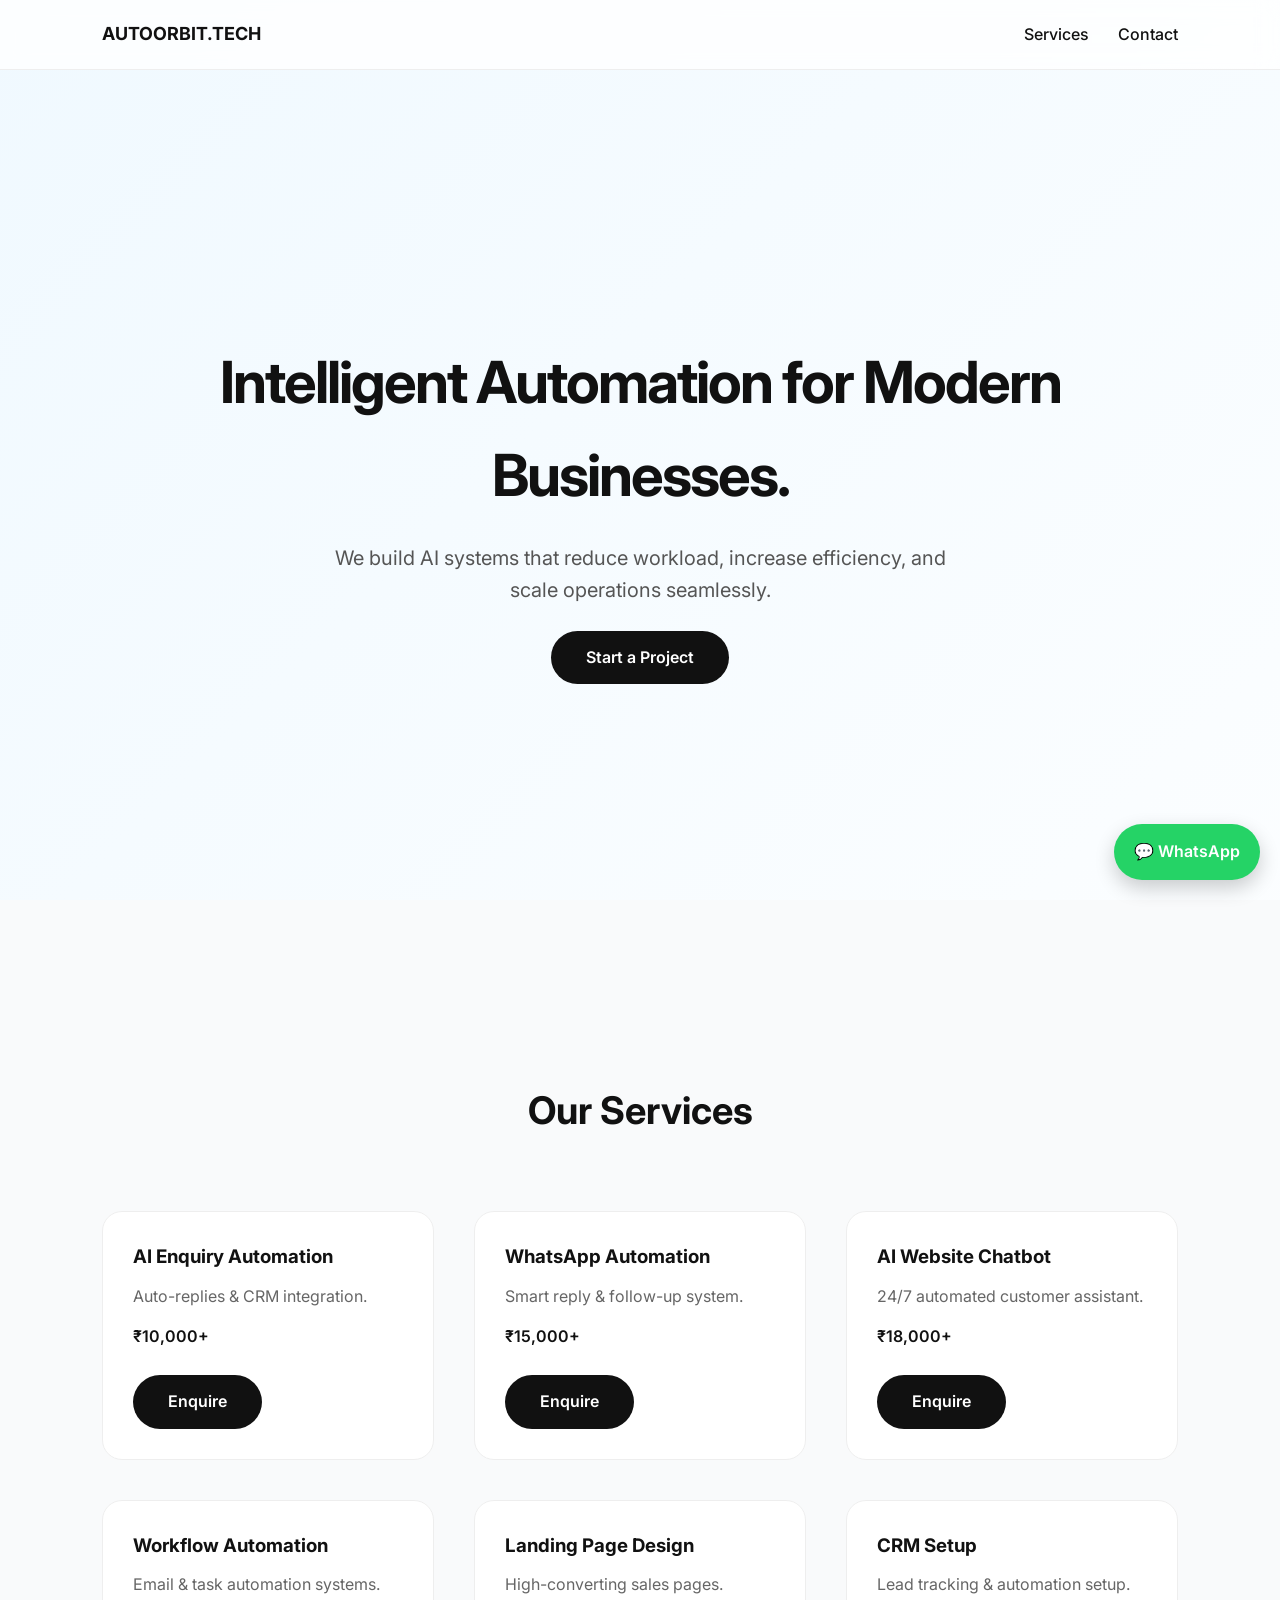
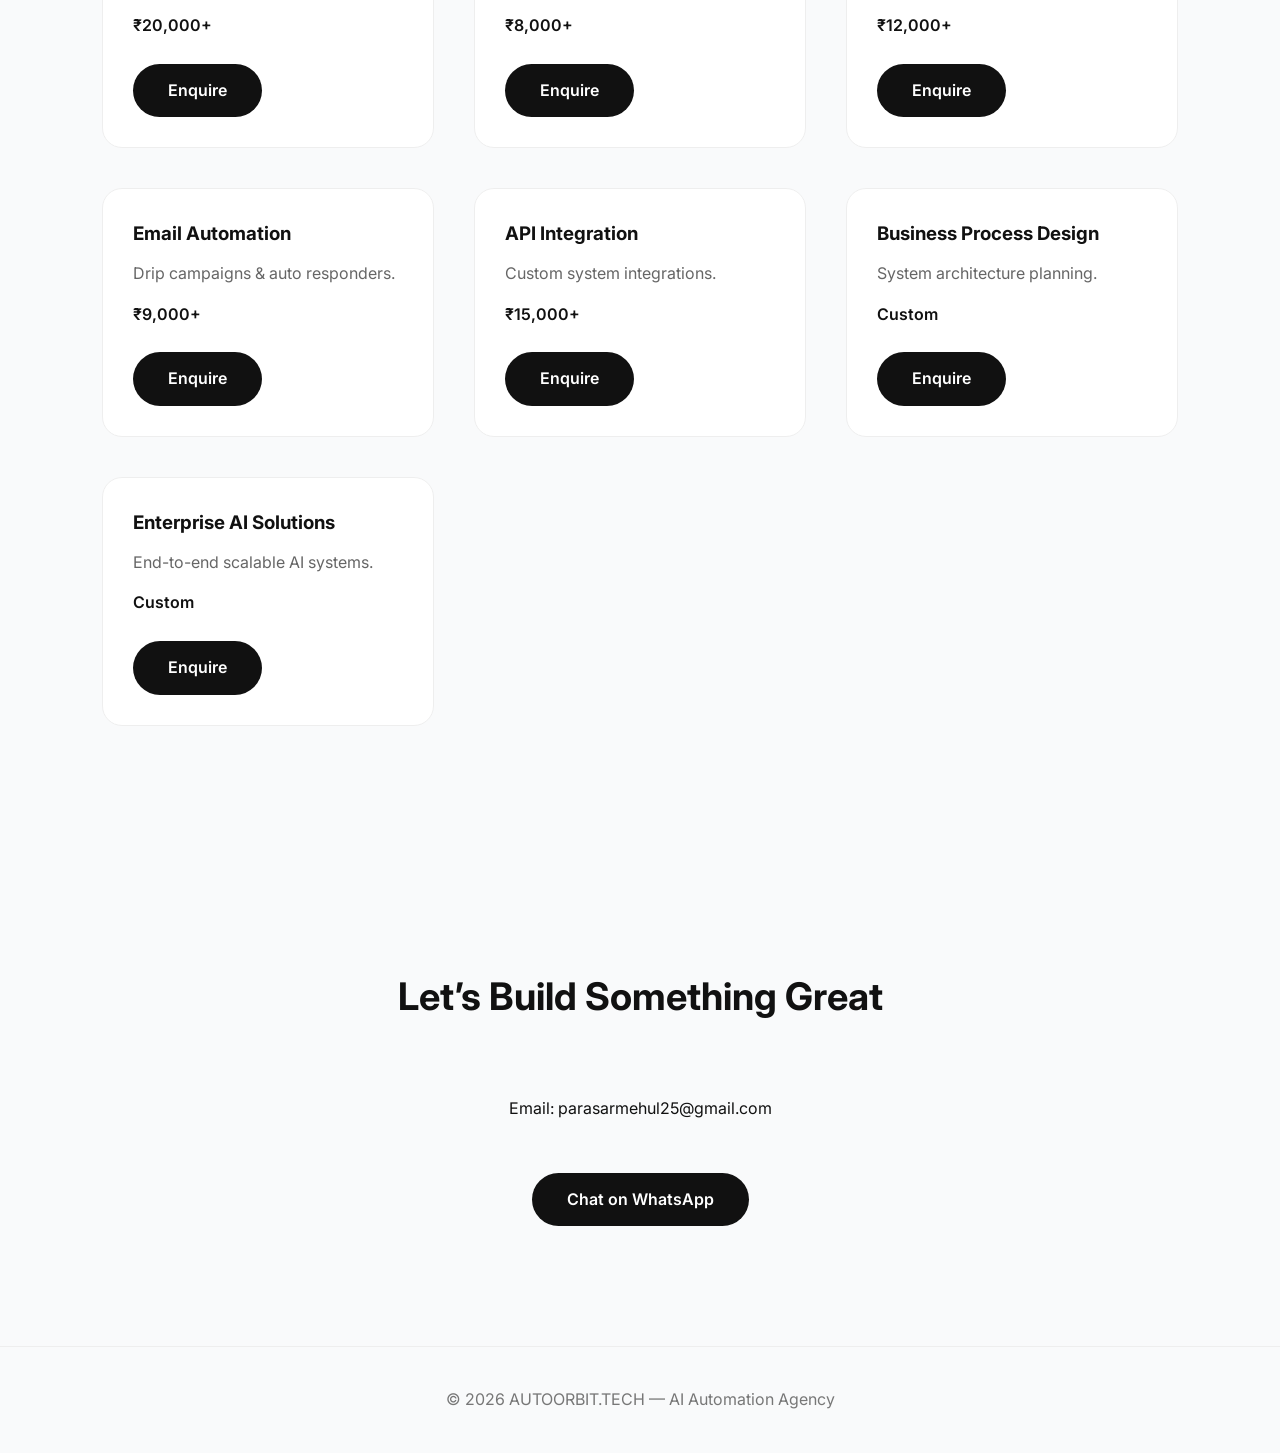
==== index.html @ 48318d7e "Update content and styles in index.html" ====
<!DOCTYPE html>
<html lang="en">
<head>
<meta charset="UTF-8">
<meta name="viewport" content="width=device-width, initial-scale=1.0">
<title>AUTOORBIT.TECH | AI Automation Agency</title>
<link href="https://fonts.googleapis.com/css2?family=Inter:wght@300;400;600;700&display=swap" rel="stylesheet">

<style>
*{margin:0;padding:0;box-sizing:border-box;}
html{scroll-behavior:smooth;}
body{
font-family:'Inter',sans-serif;
background:#f9fafb;
color:#111;
line-height:1.6;
overflow-x:hidden;
}

/* Animated Gradient Background */
body::before{
content:"";
position:fixed;
top:0;
left:0;
width:100%;
height:100%;
background:linear-gradient(-45deg,#e0f2fe,#f0f9ff,#ffffff,#f0f9ff);
background-size:400% 400%;
animation:gradientMove 15s ease infinite;
z-index:-1;
}

@keyframes gradientMove{
0%{background-position:0% 50%;}
50%{background-position:100% 50%;}
100%{background-position:0% 50%;}
}

/* HEADER */
header{
position:fixed;
top:0;
width:100%;
background:rgba(255,255,255,0.8);
backdrop-filter:blur(10px);
border-bottom:1px solid #eee;
padding:20px 8%;
display:flex;
justify-content:space-between;
align-items:center;
z-index:1000;
}

.logo{
font-weight:700;
font-size:18px;
}

nav a{
text-decoration:none;
color:#111;
margin-left:25px;
font-weight:500;
}

/* HERO */
.hero{
height:100vh;
display:flex;
flex-direction:column;
justify-content:center;
align-items:center;
text-align:center;
padding:0 10%;
margin-top:60px;
}

.hero h1{
font-size:58px;
font-weight:700;
letter-spacing:-2px;
max-width:900px;
}

.hero p{
margin-top:20px;
font-size:20px;
color:#555;
max-width:650px;
}

.btn{
display:inline-block;
margin-top:25px;
padding:14px 35px;
background:#111;
color:white;
text-decoration:none;
border-radius:30px;
font-weight:600;
transition:0.3s;
}

.btn:hover{
background:#333;
}

/* SECTIONS */
section{
padding:120px 8%;
}

.section-title{
font-size:38px;
font-weight:700;
text-align:center;
margin-bottom:70px;
}

.services{
display:grid;
grid-template-columns:repeat(auto-fit,minmax(280px,1fr));
gap:40px;
}

.card{
padding:30px;
border:1px solid #eee;
border-radius:20px;
background:white;
transition:0.3s;
}

.card:hover{
transform:translateY(-8px);
box-shadow:0 25px 50px rgba(0,0,0,0.08);
}

.card h3{
margin-bottom:12px;
}

.card p{
color:#666;
margin-bottom:15px;
}

.price{
font-weight:600;
}

/* CONTACT */
.contact{
text-align:center;
}

footer{
padding:40px;
text-align:center;
border-top:1px solid #eee;
color:#777;
}

.whatsapp{
position:fixed;
bottom:20px;
right:20px;
background:#25D366;
color:white;
padding:15px 20px;
border-radius:30px;
text-decoration:none;
font-weight:600;
box-shadow:0 8px 20px rgba(0,0,0,0.2);
}
</style>

<script>
function sendWhatsApp(serviceName){
const phone="919416693052";
const message=`Hi AUTOORBIT.TECH, I am interested in your ${serviceName} service. Please share details.`;
const url=`https://wa.me/${phone}?text=${encodeURIComponent(message)}`;
window.open(url,'_blank');
}
</script>

</head>
<body>

<header>
<div class="logo">AUTOORBIT.TECH</div>
<nav>
<a href="#services">Services</a>
<a href="#contact">Contact</a>
</nav>
</header>

<div class="hero">
<h1>Intelligent Automation for Modern Businesses.</h1>
<p>We build AI systems that reduce workload, increase efficiency, and scale operations seamlessly.</p>
<a href="#" class="btn" onclick="sendWhatsApp('Free Consultation')">Start a Project</a>
</div>

<section id="services">
<h2 class="section-title">Our Services</h2>
<div class="services">

<div class="card">
<h3>AI Enquiry Automation</h3>
<p>Auto-replies & CRM integration.</p>
<div class="price">₹10,000+</div>
<a href="#" class="btn" onclick="sendWhatsApp('AI Enquiry Automation')">Enquire</a>
</div>

<div class="card">
<h3>WhatsApp Automation</h3>
<p>Smart reply & follow-up system.</p>
<div class="price">₹15,000+</div>
<a href="#" class="btn" onclick="sendWhatsApp('WhatsApp Automation')">Enquire</a>
</div>

<div class="card">
<h3>AI Website Chatbot</h3>
<p>24/7 automated customer assistant.</p>
<div class="price">₹18,000+</div>
<a href="#" class="btn" onclick="sendWhatsApp('AI Website Chatbot')">Enquire</a>
</div>

<div class="card">
<h3>Workflow Automation</h3>
<p>Email & task automation systems.</p>
<div class="price">₹20,000+</div>
<a href="#" class="btn" onclick="sendWhatsApp('Workflow Automation')">Enquire</a>
</div>

<div class="card">
<h3>Landing Page Design</h3>
<p>High-converting sales pages.</p>
<div class="price">₹8,000+</div>
<a href="#" class="btn" onclick="sendWhatsApp('Landing Page Design')">Enquire</a>
</div>

<div class="card">
<h3>CRM Setup</h3>
<p>Lead tracking & automation setup.</p>
<div class="price">₹12,000+</div>
<a href="#" class="btn" onclick="sendWhatsApp('CRM Setup')">Enquire</a>
</div>

<div class="card">
<h3>Email Automation</h3>
<p>Drip campaigns & auto responders.</p>
<div class="price">₹9,000+</div>
<a href="#" class="btn" onclick="sendWhatsApp('Email Automation')">Enquire</a>
</div>

<div class="card">
<h3>API Integration</h3>
<p>Custom system integrations.</p>
<div class="price">₹15,000+</div>
<a href="#" class="btn" onclick="sendWhatsApp('API Integration')">Enquire</a>
</div>

<div class="card">
<h3>Business Process Design</h3>
<p>System architecture planning.</p>
<div class="price">Custom</div>
<a href="#" class="btn" onclick="sendWhatsApp('Business Process Design')">Enquire</a>
</div>

<div class="card">
<h3>Enterprise AI Solutions</h3>
<p>End-to-end scalable AI systems.</p>
<div class="price">Custom</div>
<a href="#" class="btn" onclick="sendWhatsApp('Enterprise AI Solutions')">Enquire</a>
</div>

</div>
</section>

<section id="contact">
<h2 class="section-title">Let’s Build Something Great</h2>
<div class="contact">
<p>Email: parasarmehul25@gmail.com</p>
<br>
<a href="#" class="btn" onclick="sendWhatsApp('General Enquiry')">Chat on WhatsApp</a>
</div>
</section>

<footer>
© 2026 AUTOORBIT.TECH — AI Automation Agency
</footer>

<a href="#" class="whatsapp" onclick="sendWhatsApp('Website Visitor')">
💬 WhatsApp
</a>

</body>
</html>
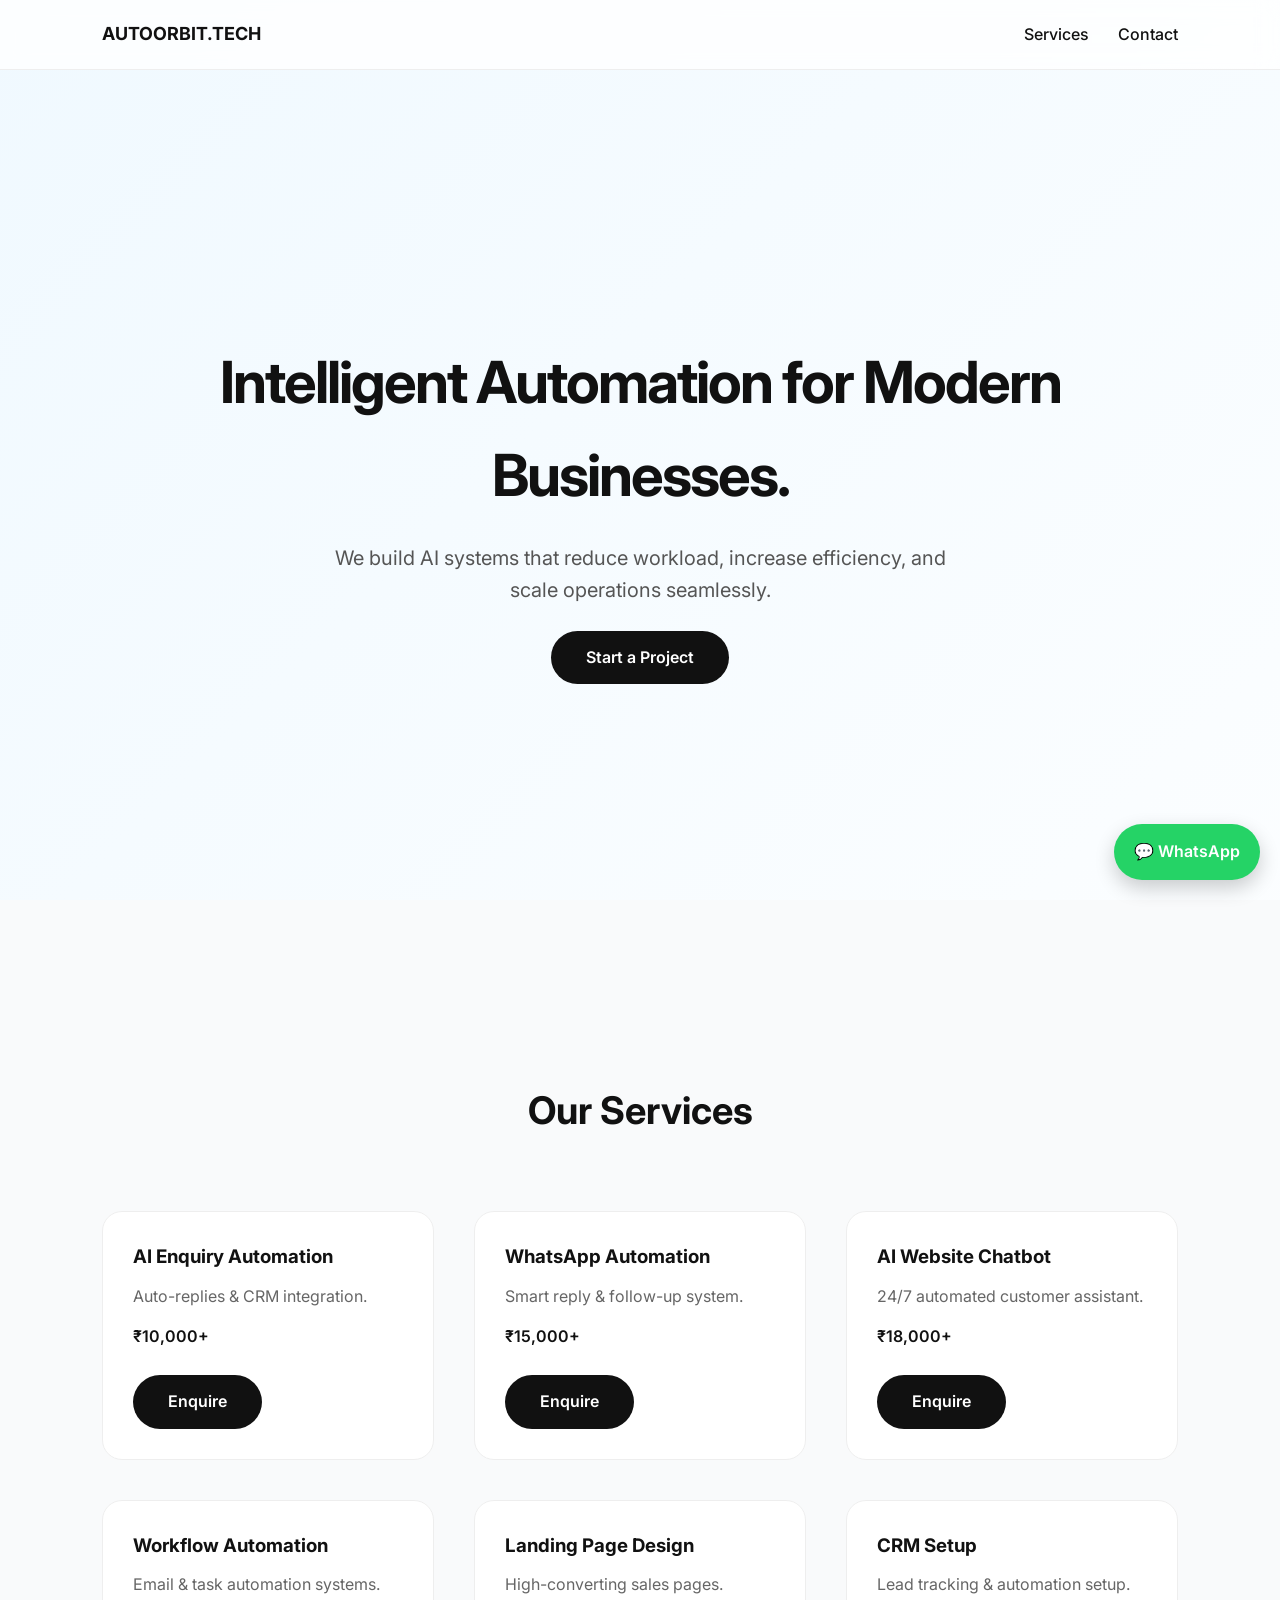
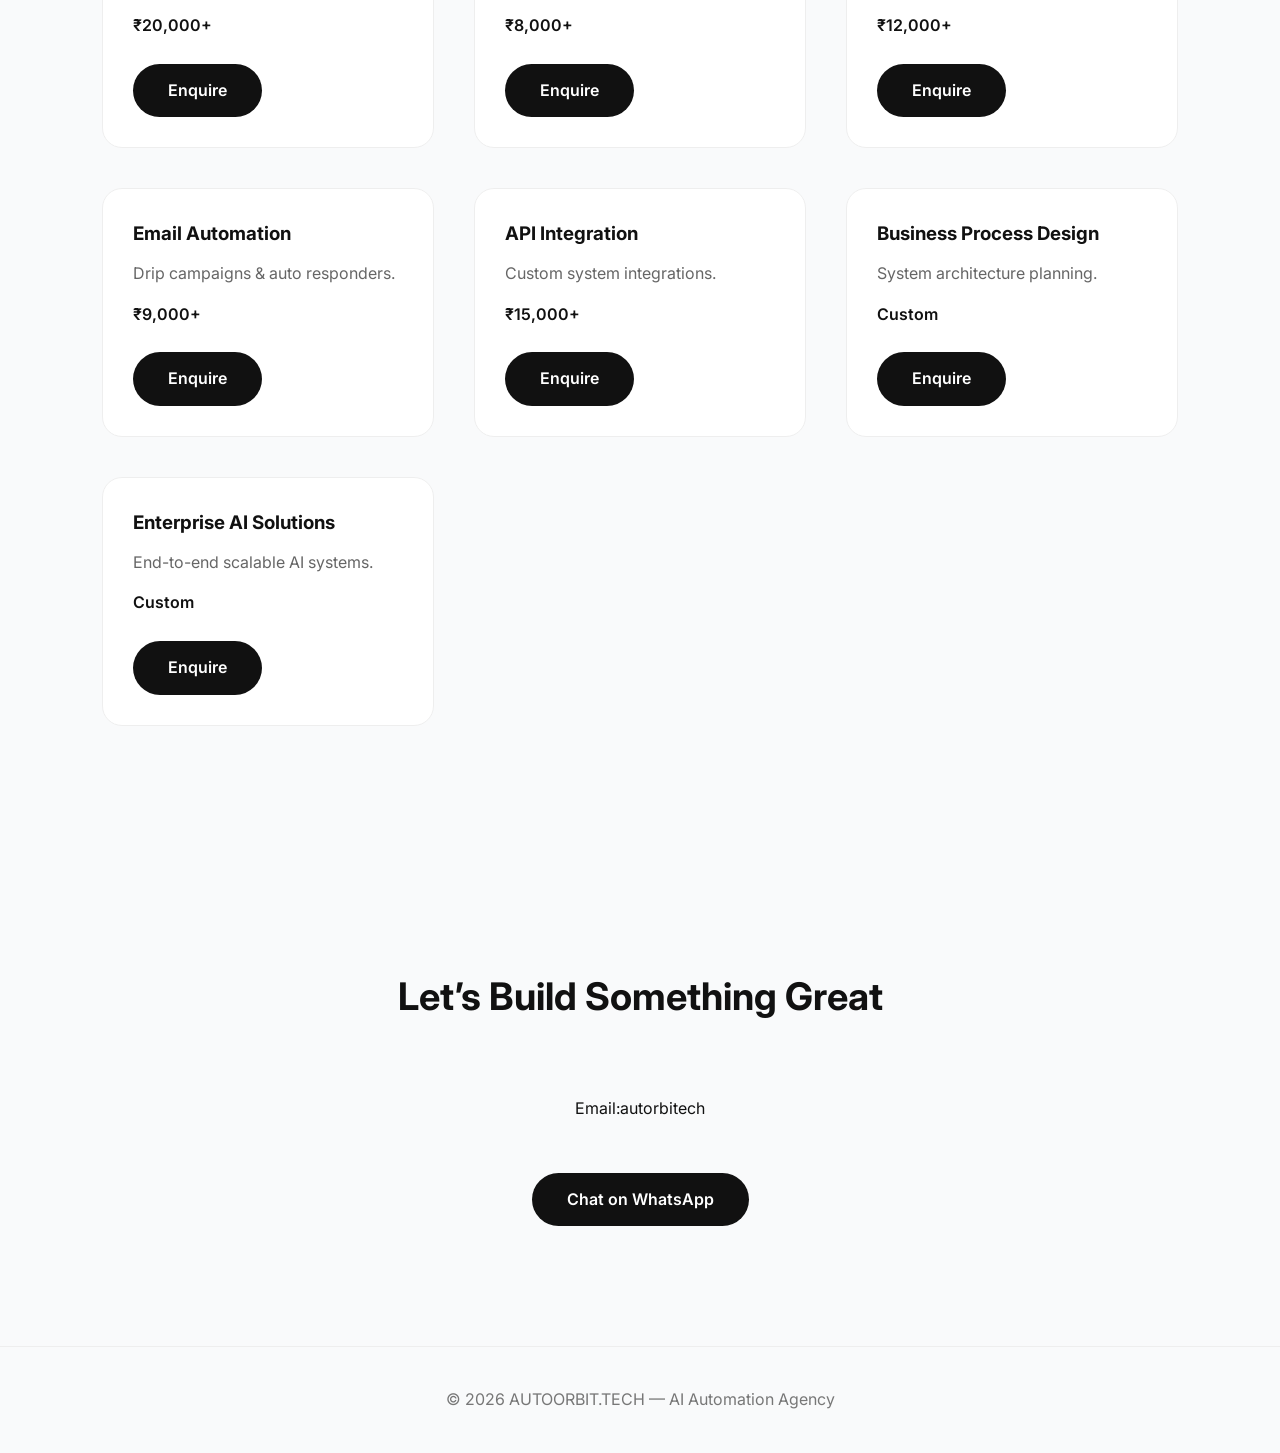
==== commit 20a775ef: "Change email address in contact section Updated email address in contact section." ====
--- a/index.html
+++ b/index.html
@@ -282,7 +282,7 @@
 <section id="contact">
 <h2 class="section-title">Let’s Build Something Great</h2>
 <div class="contact">
-<p>Email: parasarmehul25@gmail.com</p>
+<p>Email:autorbitech</p>
 <br>
 <a href="#" class="btn" onclick="sendWhatsApp('General Enquiry')">Chat on WhatsApp</a>
 </div>
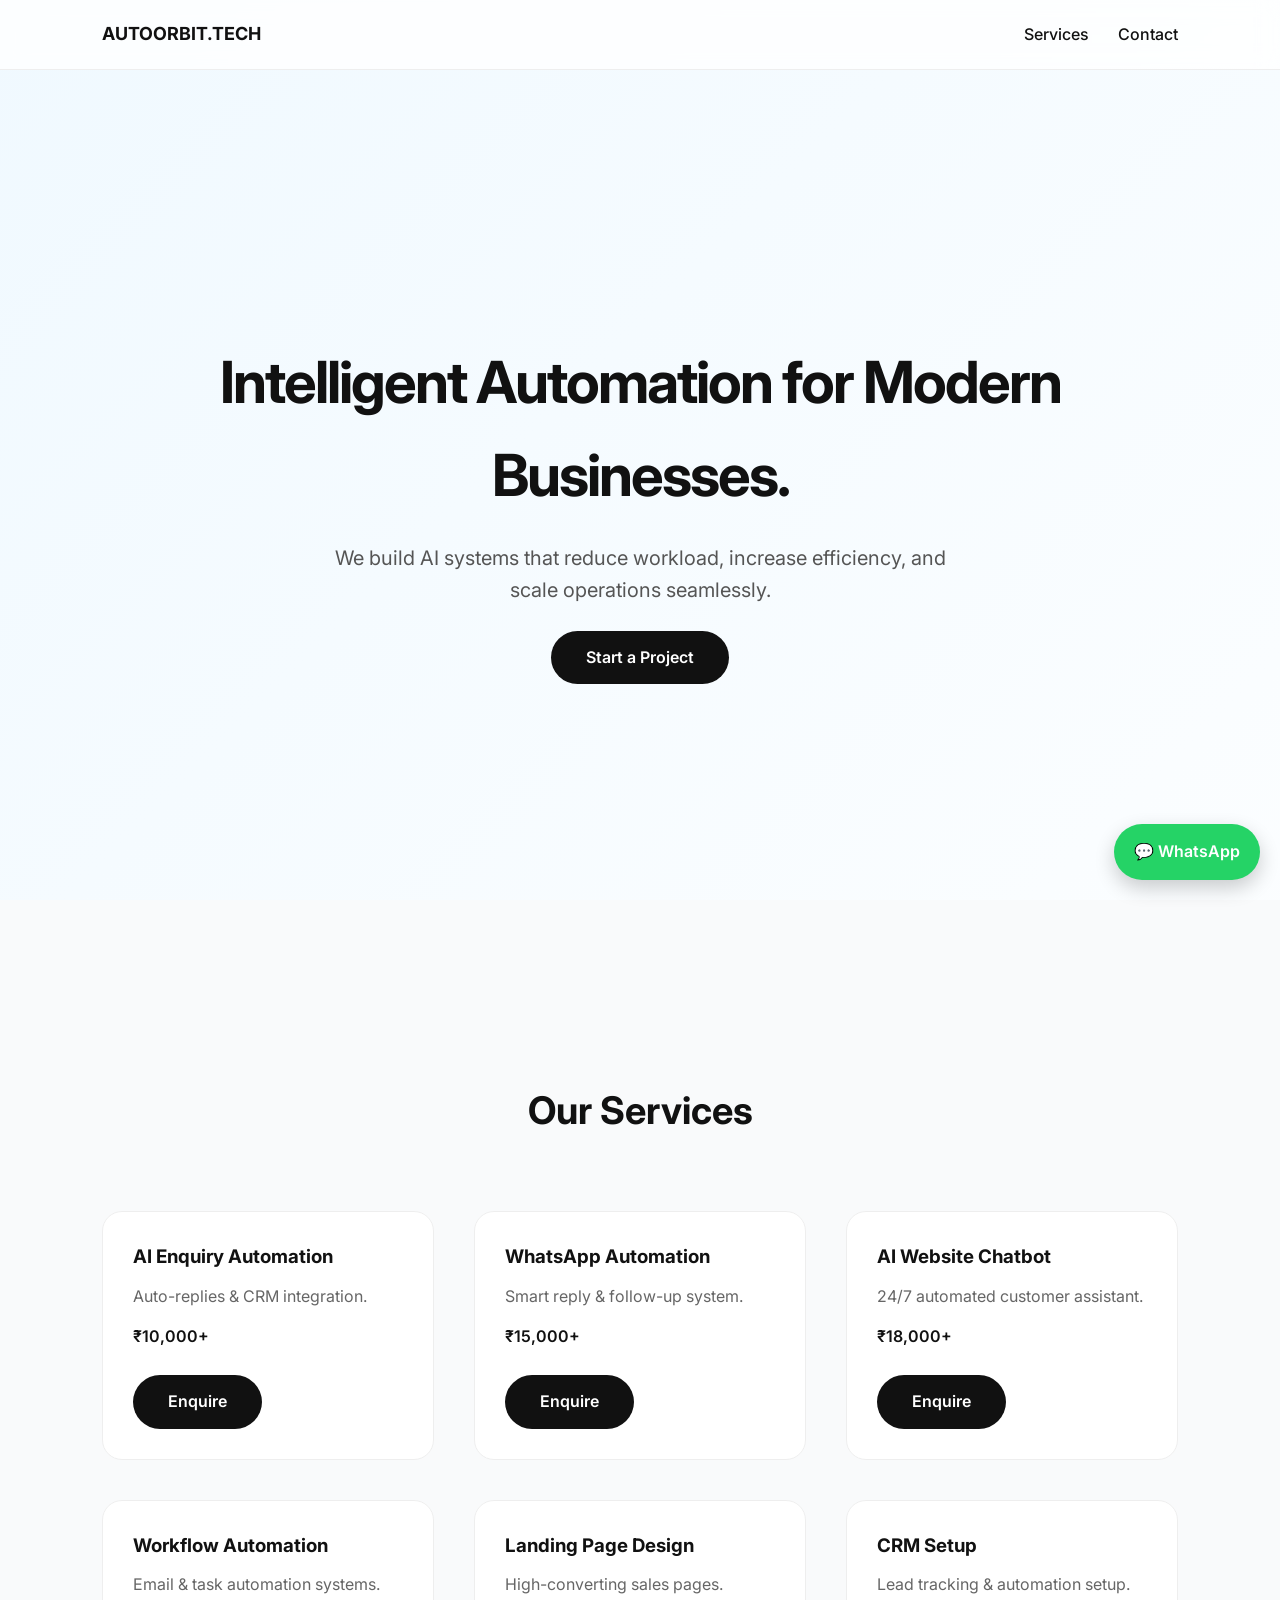
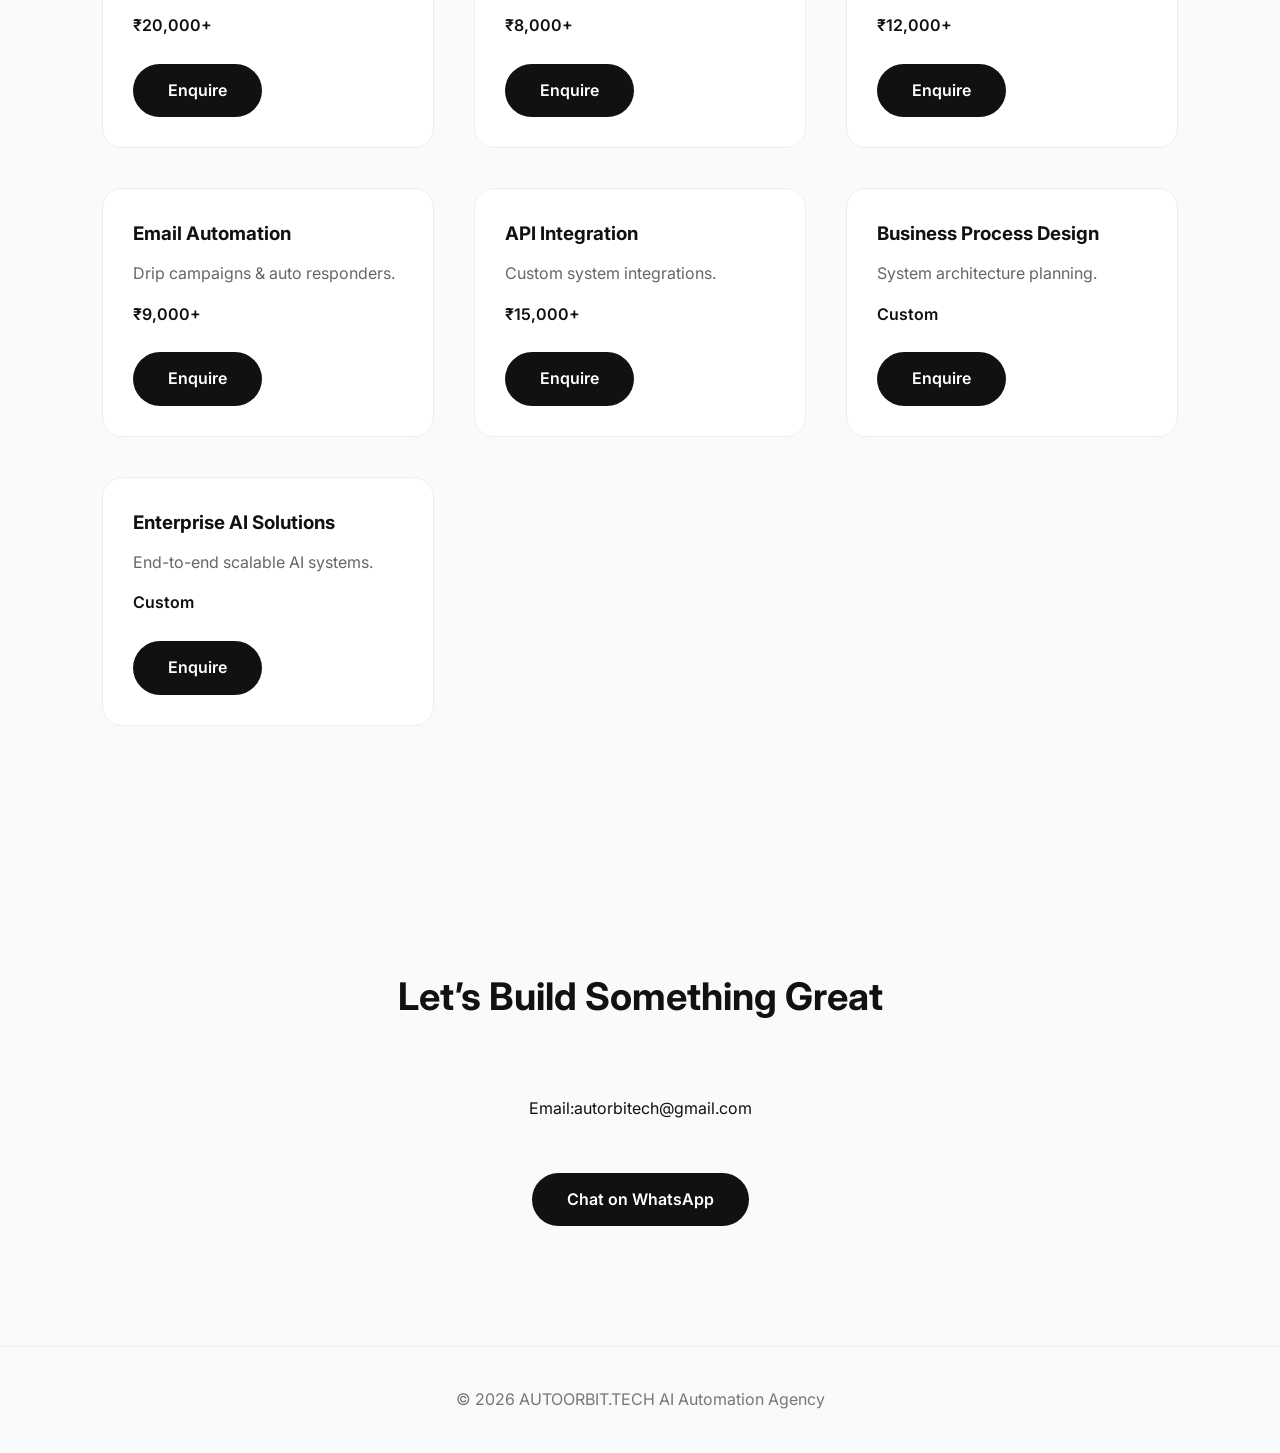
==== commit 3a739196: "Fix contact email and footer formatting Updated contact email and footer text formatting." ====
--- a/index.html
+++ b/index.html
@@ -282,14 +282,14 @@
 <section id="contact">
 <h2 class="section-title">Let’s Build Something Great</h2>
 <div class="contact">
-<p>Email:autorbitech</p>
+<p>Email:autorbitech@gmail.com</p>
 <br>
 <a href="#" class="btn" onclick="sendWhatsApp('General Enquiry')">Chat on WhatsApp</a>
 </div>
 </section>
 
 <footer>
-© 2026 AUTOORBIT.TECH — AI Automation Agency
+© 2026 AUTOORBIT.TECH AI Automation Agency
 </footer>
 
 <a href="#" class="whatsapp" onclick="sendWhatsApp('Website Visitor')">
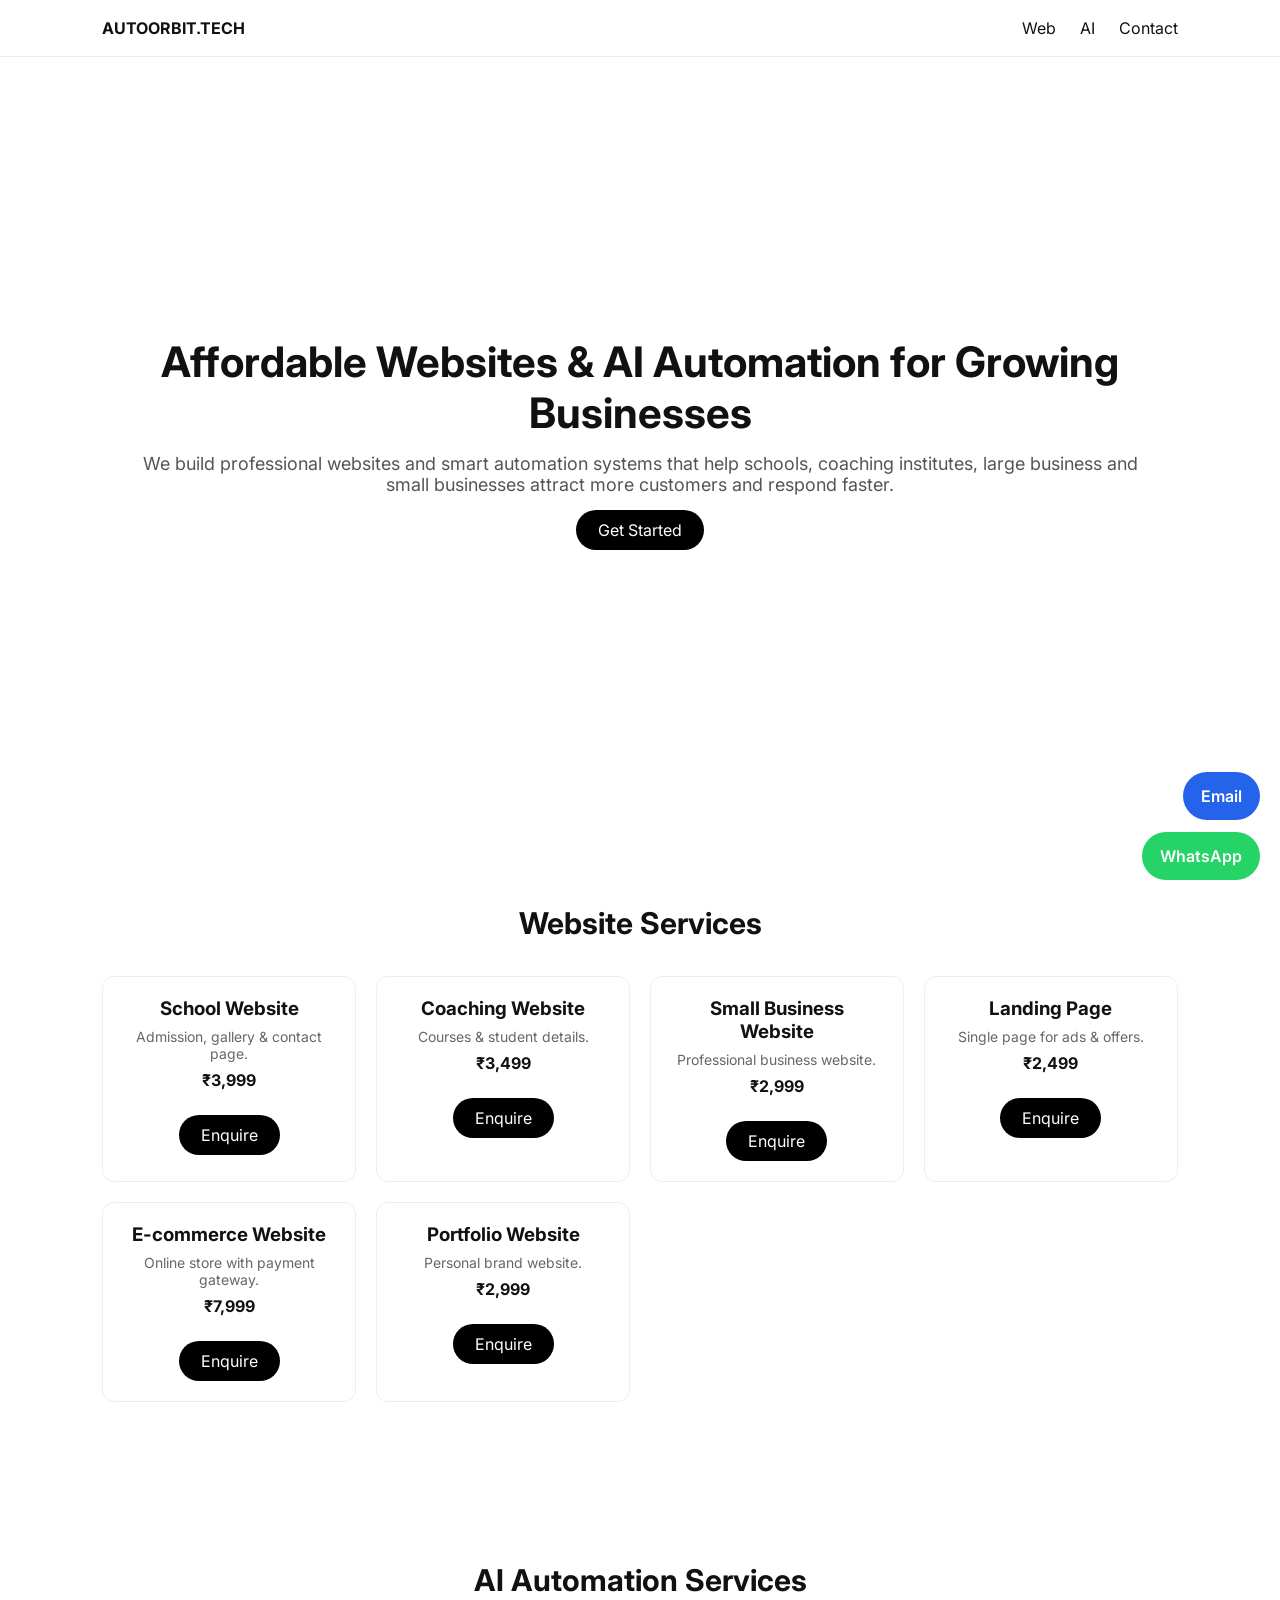
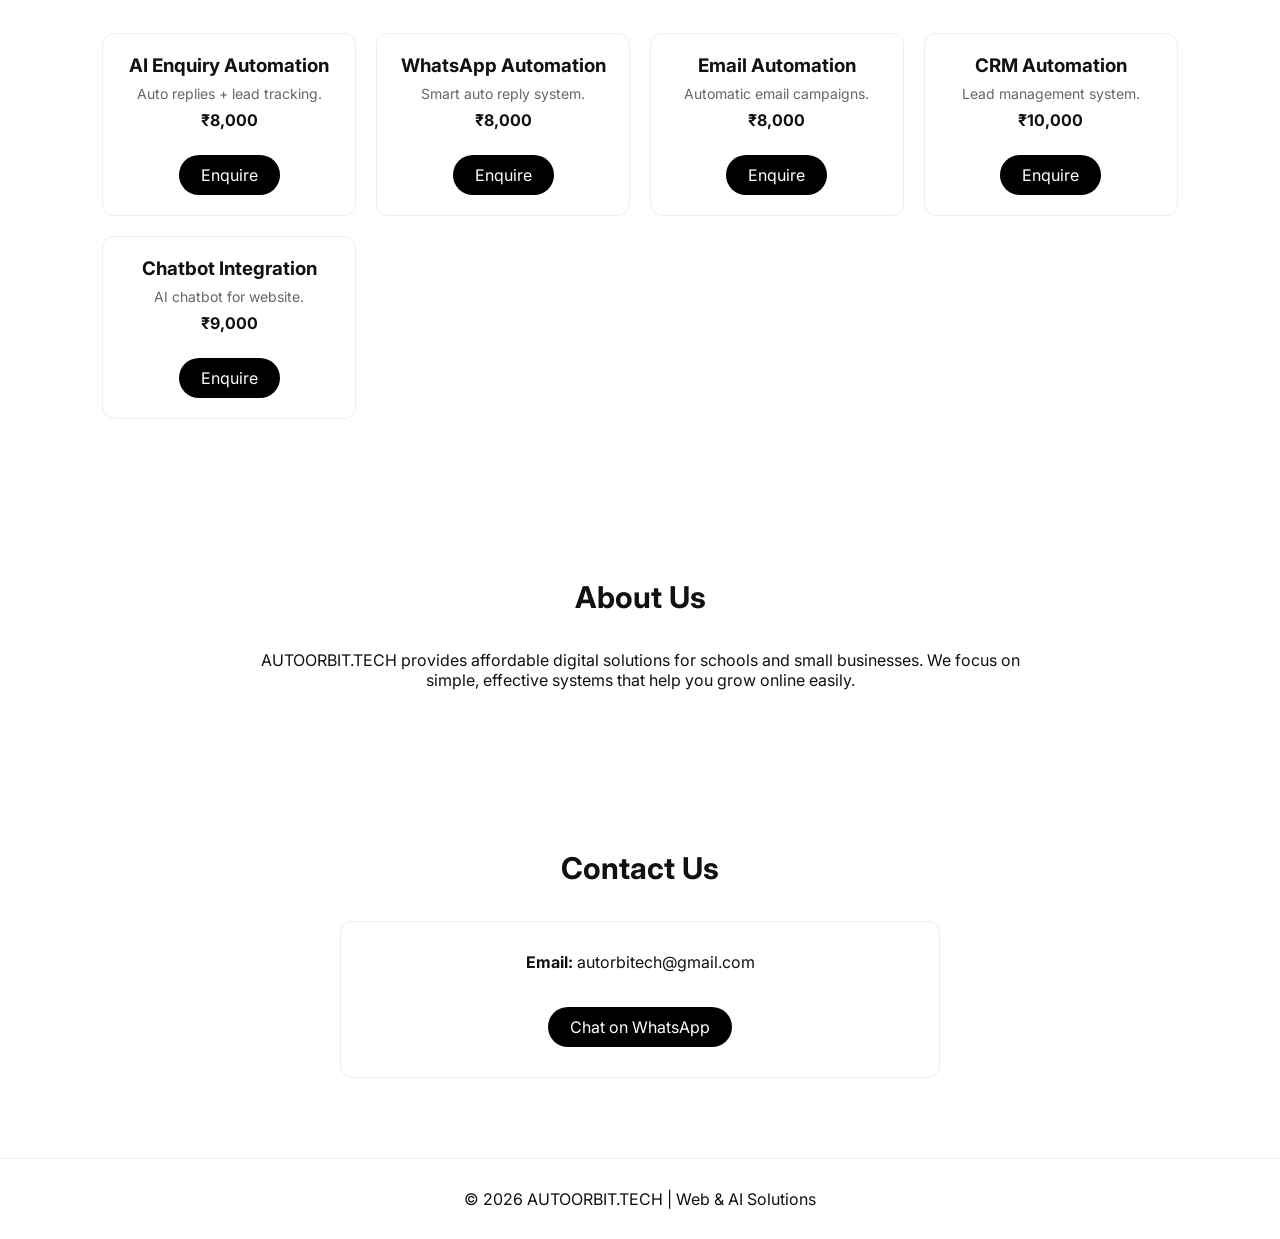
==== commit 2d74c54c: "Update title and content for index.html" ====
--- a/index.html
+++ b/index.html
@@ -3,70 +3,36 @@
 <head>
 <meta charset="UTF-8">
 <meta name="viewport" content="width=device-width, initial-scale=1.0">
-<title>AUTOORBIT.TECH | AI Automation Agency</title>
-<link href="https://fonts.googleapis.com/css2?family=Inter:wght@300;400;600;700&display=swap" rel="stylesheet">
+<title>AUTOORBIT.TECH | Web & AI Solutions</title>
+<link href="https://fonts.googleapis.com/css2?family=Inter:wght@400;600;700&display=swap" rel="stylesheet">
 
 <style>
 *{margin:0;padding:0;box-sizing:border-box;}
-html{scroll-behavior:smooth;}
 body{
 font-family:'Inter',sans-serif;
-background:#f9fafb;
+background:#ffffff;
 color:#111;
-line-height:1.6;
-overflow-x:hidden;
-}
-
-/* Animated Gradient Background */
-body::before{
-content:"";
-position:fixed;
-top:0;
-left:0;
-width:100%;
-height:100%;
-background:linear-gradient(-45deg,#e0f2fe,#f0f9ff,#ffffff,#f0f9ff);
-background-size:400% 400%;
-animation:gradientMove 15s ease infinite;
-z-index:-1;
-}
-
-@keyframes gradientMove{
-0%{background-position:0% 50%;}
-50%{background-position:100% 50%;}
-100%{background-position:0% 50%;}
-}
-
-/* HEADER */
+}
+
+/* Header */
 header{
 position:fixed;
 top:0;
 width:100%;
-background:rgba(255,255,255,0.8);
-backdrop-filter:blur(10px);
+background:#ffffff;
 border-bottom:1px solid #eee;
-padding:20px 8%;
+padding:18px 8%;
 display:flex;
 justify-content:space-between;
 align-items:center;
 z-index:1000;
 }
-
-.logo{
-font-weight:700;
-font-size:18px;
-}
-
-nav a{
-text-decoration:none;
-color:#111;
-margin-left:25px;
-font-weight:500;
-}
-
-/* HERO */
+.logo{font-weight:700;}
+nav a{text-decoration:none;color:#111;margin-left:20px;}
+
+/* Hero */
 .hero{
-height:100vh;
+height:85vh;
 display:flex;
 flex-direction:column;
 justify-content:center;
@@ -75,226 +41,243 @@
 padding:0 10%;
 margin-top:60px;
 }
-
-.hero h1{
-font-size:58px;
-font-weight:700;
-letter-spacing:-2px;
-max-width:900px;
-}
-
-.hero p{
-margin-top:20px;
-font-size:20px;
-color:#555;
-max-width:650px;
-}
+.hero h1{font-size:42px;font-weight:700;}
+.hero p{margin-top:15px;font-size:18px;color:#555;}
 
 .btn{
 display:inline-block;
-margin-top:25px;
-padding:14px 35px;
-background:#111;
-color:white;
+margin-top:15px;
+padding:10px 22px;
+background:#000;
+color:#fff;
+border-radius:25px;
 text-decoration:none;
-border-radius:30px;
-font-weight:600;
+cursor:pointer;
 transition:0.3s;
 }
-
-.btn:hover{
-background:#333;
-}
-
-/* SECTIONS */
-section{
-padding:120px 8%;
-}
-
-.section-title{
-font-size:38px;
-font-weight:700;
-text-align:center;
-margin-bottom:70px;
-}
+.btn:hover{opacity:0.8;}
+
+section{padding:80px 8%;}
+.section-title{text-align:center;font-size:30px;margin-bottom:35px;}
 
 .services{
 display:grid;
-grid-template-columns:repeat(auto-fit,minmax(280px,1fr));
-gap:40px;
+grid-template-columns:repeat(auto-fit,minmax(230px,1fr));
+gap:20px;
 }
 
 .card{
+background:#ffffff;
+padding:20px;
+border-radius:12px;
+border:1px solid #eee;
+text-align:center;
+transition:0.3s;
+}
+.card:hover{
+transform:translateY(-5px);
+box-shadow:0 10px 25px rgba(0,0,0,0.05);
+}
+.card h3{margin-bottom:8px;}
+.card p{color:#666;font-size:14px;margin-bottom:8px;}
+.price{font-weight:700;margin-bottom:10px;}
+
+.about{text-align:center;max-width:800px;margin:auto;}
+
+.contact-box{
+text-align:center;
 padding:30px;
 border:1px solid #eee;
-border-radius:20px;
-background:white;
-transition:0.3s;
-}
-
-.card:hover{
-transform:translateY(-8px);
-box-shadow:0 25px 50px rgba(0,0,0,0.08);
-}
-
-.card h3{
-margin-bottom:12px;
-}
-
-.card p{
-color:#666;
-margin-bottom:15px;
-}
-
-.price{
+border-radius:12px;
+max-width:600px;
+margin:auto;
+}
+
+footer{
+text-align:center;
+padding:30px;
+border-top:1px solid #eee;
+}
+
+/* Floating Buttons */
+.float-email{
+position:fixed;
+bottom:80px;
+right:20px;
+background:#2563eb;
+color:#fff;
+padding:14px 18px;
+border-radius:50px;
+text-decoration:none;
 font-weight:600;
 }
-
-/* CONTACT */
-.contact{
-text-align:center;
-}
-
-footer{
-padding:40px;
-text-align:center;
-border-top:1px solid #eee;
-color:#777;
-}
-
-.whatsapp{
+.float-email:hover{background:#1d4ed8;}
+
+.float-whatsapp{
 position:fixed;
 bottom:20px;
 right:20px;
 background:#25D366;
-color:white;
-padding:15px 20px;
-border-radius:30px;
+color:#fff;
+padding:14px 18px;
+border-radius:50px;
 text-decoration:none;
 font-weight:600;
-box-shadow:0 8px 20px rgba(0,0,0,0.2);
-}
+}
+.float-whatsapp:hover{background:#1da851;}
+
 </style>
 
 <script>
-function sendWhatsApp(serviceName){
 const phone="919416693052";
-const message=`Hi AUTOORBIT.TECH, I am interested in your ${serviceName} service. Please share details.`;
-const url=`https://wa.me/${phone}?text=${encodeURIComponent(message)}`;
-window.open(url,'_blank');
+const email="autorbitech@gmail.com";
+
+function sendWhatsApp(service){
+const message=`Hi AUTOORBIT.TECH, I want details for ${service}.`;
+window.open(`https://wa.me/${phone}?text=${encodeURIComponent(message)}`,'_blank');
+}
+
+function sendEmail(){
+window.location.href=`mailto:${email}`;
 }
 </script>
-
 </head>
+
 <body>
 
 <header>
 <div class="logo">AUTOORBIT.TECH</div>
 <nav>
-<a href="#services">Services</a>
+<a href="#web">Web</a>
+<a href="#ai">AI</a>
 <a href="#contact">Contact</a>
 </nav>
 </header>
 
 <div class="hero">
-<h1>Intelligent Automation for Modern Businesses.</h1>
-<p>We build AI systems that reduce workload, increase efficiency, and scale operations seamlessly.</p>
-<a href="#" class="btn" onclick="sendWhatsApp('Free Consultation')">Start a Project</a>
-</div>
-
-<section id="services">
-<h2 class="section-title">Our Services</h2>
+<h1>Affordable Websites & AI Automation for Growing Businesses </h1>
+<p>We build professional websites and smart automation systems that help schools, coaching institutes, large business  and small businesses  attract more customers and respond faster.</p>
+<a class="btn" onclick="sendWhatsApp('Free Consultation')">Get Started</a>
+</div>
+
+<!-- WEBSITE SERVICES -->
+<section id="web">
+<h2 class="section-title">Website Services</h2>
 <div class="services">
 
 <div class="card">
+<h3>School Website</h3>
+<p>Admission, gallery & contact page.</p>
+<div class="price">₹3,999</div>
+<a class="btn" onclick="sendWhatsApp('School Website')">Enquire</a>
+</div>
+
+<div class="card">
+<h3>Coaching Website</h3>
+<p>Courses & student details.</p>
+<div class="price">₹3,499</div>
+<a class="btn" onclick="sendWhatsApp('Coaching Website')">Enquire</a>
+</div>
+
+<div class="card">
+<h3>Small Business Website</h3>
+<p>Professional business website.</p>
+<div class="price">₹2,999</div>
+<a class="btn" onclick="sendWhatsApp('Business Website')">Enquire</a>
+</div>
+
+<div class="card">
+<h3>Landing Page</h3>
+<p>Single page for ads & offers.</p>
+<div class="price">₹2,499</div>
+<a class="btn" onclick="sendWhatsApp('Landing Page')">Enquire</a>
+</div>
+
+<div class="card">
+<h3>E-commerce Website</h3>
+<p>Online store with payment gateway.</p>
+<div class="price">₹7,999</div>
+<a class="btn" onclick="sendWhatsApp('E-commerce Website')">Enquire</a>
+</div>
+
+<div class="card">
+<h3>Portfolio Website</h3>
+<p>Personal brand website.</p>
+<div class="price">₹2,999</div>
+<a class="btn" onclick="sendWhatsApp('Portfolio Website')">Enquire</a>
+</div>
+
+</div>
+</section>
+
+<!-- AI SERVICES -->
+<section id="ai">
+<h2 class="section-title">AI Automation Services</h2>
+<div class="services">
+
+<div class="card">
 <h3>AI Enquiry Automation</h3>
-<p>Auto-replies & CRM integration.</p>
-<div class="price">₹10,000+</div>
-<a href="#" class="btn" onclick="sendWhatsApp('AI Enquiry Automation')">Enquire</a>
+<p>Auto replies + lead tracking.</p>
+<div class="price">₹8,000</div>
+<a class="btn" onclick="sendWhatsApp('AI Enquiry Automation')">Enquire</a>
 </div>
 
 <div class="card">
 <h3>WhatsApp Automation</h3>
-<p>Smart reply & follow-up system.</p>
-<div class="price">₹15,000+</div>
-<a href="#" class="btn" onclick="sendWhatsApp('WhatsApp Automation')">Enquire</a>
-</div>
-
-<div class="card">
-<h3>AI Website Chatbot</h3>
-<p>24/7 automated customer assistant.</p>
-<div class="price">₹18,000+</div>
-<a href="#" class="btn" onclick="sendWhatsApp('AI Website Chatbot')">Enquire</a>
-</div>
-
-<div class="card">
-<h3>Workflow Automation</h3>
-<p>Email & task automation systems.</p>
-<div class="price">₹20,000+</div>
-<a href="#" class="btn" onclick="sendWhatsApp('Workflow Automation')">Enquire</a>
-</div>
-
-<div class="card">
-<h3>Landing Page Design</h3>
-<p>High-converting sales pages.</p>
-<div class="price">₹8,000+</div>
-<a href="#" class="btn" onclick="sendWhatsApp('Landing Page Design')">Enquire</a>
-</div>
-
-<div class="card">
-<h3>CRM Setup</h3>
-<p>Lead tracking & automation setup.</p>
-<div class="price">₹12,000+</div>
-<a href="#" class="btn" onclick="sendWhatsApp('CRM Setup')">Enquire</a>
+<p>Smart auto reply system.</p>
+<div class="price">₹8,000</div>
+<a class="btn" onclick="sendWhatsApp('WhatsApp Automation')">Enquire</a>
 </div>
 
 <div class="card">
 <h3>Email Automation</h3>
-<p>Drip campaigns & auto responders.</p>
-<div class="price">₹9,000+</div>
-<a href="#" class="btn" onclick="sendWhatsApp('Email Automation')">Enquire</a>
-</div>
-
-<div class="card">
-<h3>API Integration</h3>
-<p>Custom system integrations.</p>
-<div class="price">₹15,000+</div>
-<a href="#" class="btn" onclick="sendWhatsApp('API Integration')">Enquire</a>
-</div>
-
-<div class="card">
-<h3>Business Process Design</h3>
-<p>System architecture planning.</p>
-<div class="price">Custom</div>
-<a href="#" class="btn" onclick="sendWhatsApp('Business Process Design')">Enquire</a>
-</div>
-
-<div class="card">
-<h3>Enterprise AI Solutions</h3>
-<p>End-to-end scalable AI systems.</p>
-<div class="price">Custom</div>
-<a href="#" class="btn" onclick="sendWhatsApp('Enterprise AI Solutions')">Enquire</a>
-</div>
-
+<p>Automatic email campaigns.</p>
+<div class="price">₹8,000</div>
+<a class="btn" onclick="sendWhatsApp('Email Automation')">Enquire</a>
+</div>
+
+<div class="card">
+<h3>CRM Automation</h3>
+<p>Lead management system.</p>
+<div class="price">₹10,000</div>
+<a class="btn" onclick="sendWhatsApp('CRM Automation')">Enquire</a>
+</div>
+
+<div class="card">
+<h3>Chatbot Integration</h3>
+<p>AI chatbot for website.</p>
+<div class="price">₹9,000</div>
+<a class="btn" onclick="sendWhatsApp('Chatbot Integration')">Enquire</a>
+</div>
+
+</div>
+</section>
+
+<section id="about">
+<h2 class="section-title">About Us</h2>
+<div class="about">
+<p>
+AUTOORBIT.TECH provides affordable digital solutions for schools and small businesses.
+We focus on simple, effective systems that help you grow online easily.
+</p>
 </div>
 </section>
 
 <section id="contact">
-<h2 class="section-title">Let’s Build Something Great</h2>
-<div class="contact">
-<p>Email:autorbitech@gmail.com</p>
+<h2 class="section-title">Contact Us</h2>
+<div class="contact-box">
+<p><strong>Email:</strong> autorbitech@gmail.com</p>
 <br>
-<a href="#" class="btn" onclick="sendWhatsApp('General Enquiry')">Chat on WhatsApp</a>
+<a class="btn" onclick="sendWhatsApp('General Enquiry')">Chat on WhatsApp</a>
 </div>
 </section>
 
 <footer>
-© 2026 AUTOORBIT.TECH AI Automation Agency
+© 2026 AUTOORBIT.TECH | Web & AI Solutions
 </footer>
 
-<a href="#" class="whatsapp" onclick="sendWhatsApp('Website Visitor')">
-💬 WhatsApp
-</a>
+<a class="float-email" onclick="sendEmail()">Email</a>
+<a class="float-whatsapp" onclick="sendWhatsApp('Website Visitor')">WhatsApp</a>
 
 </body>
 </html>
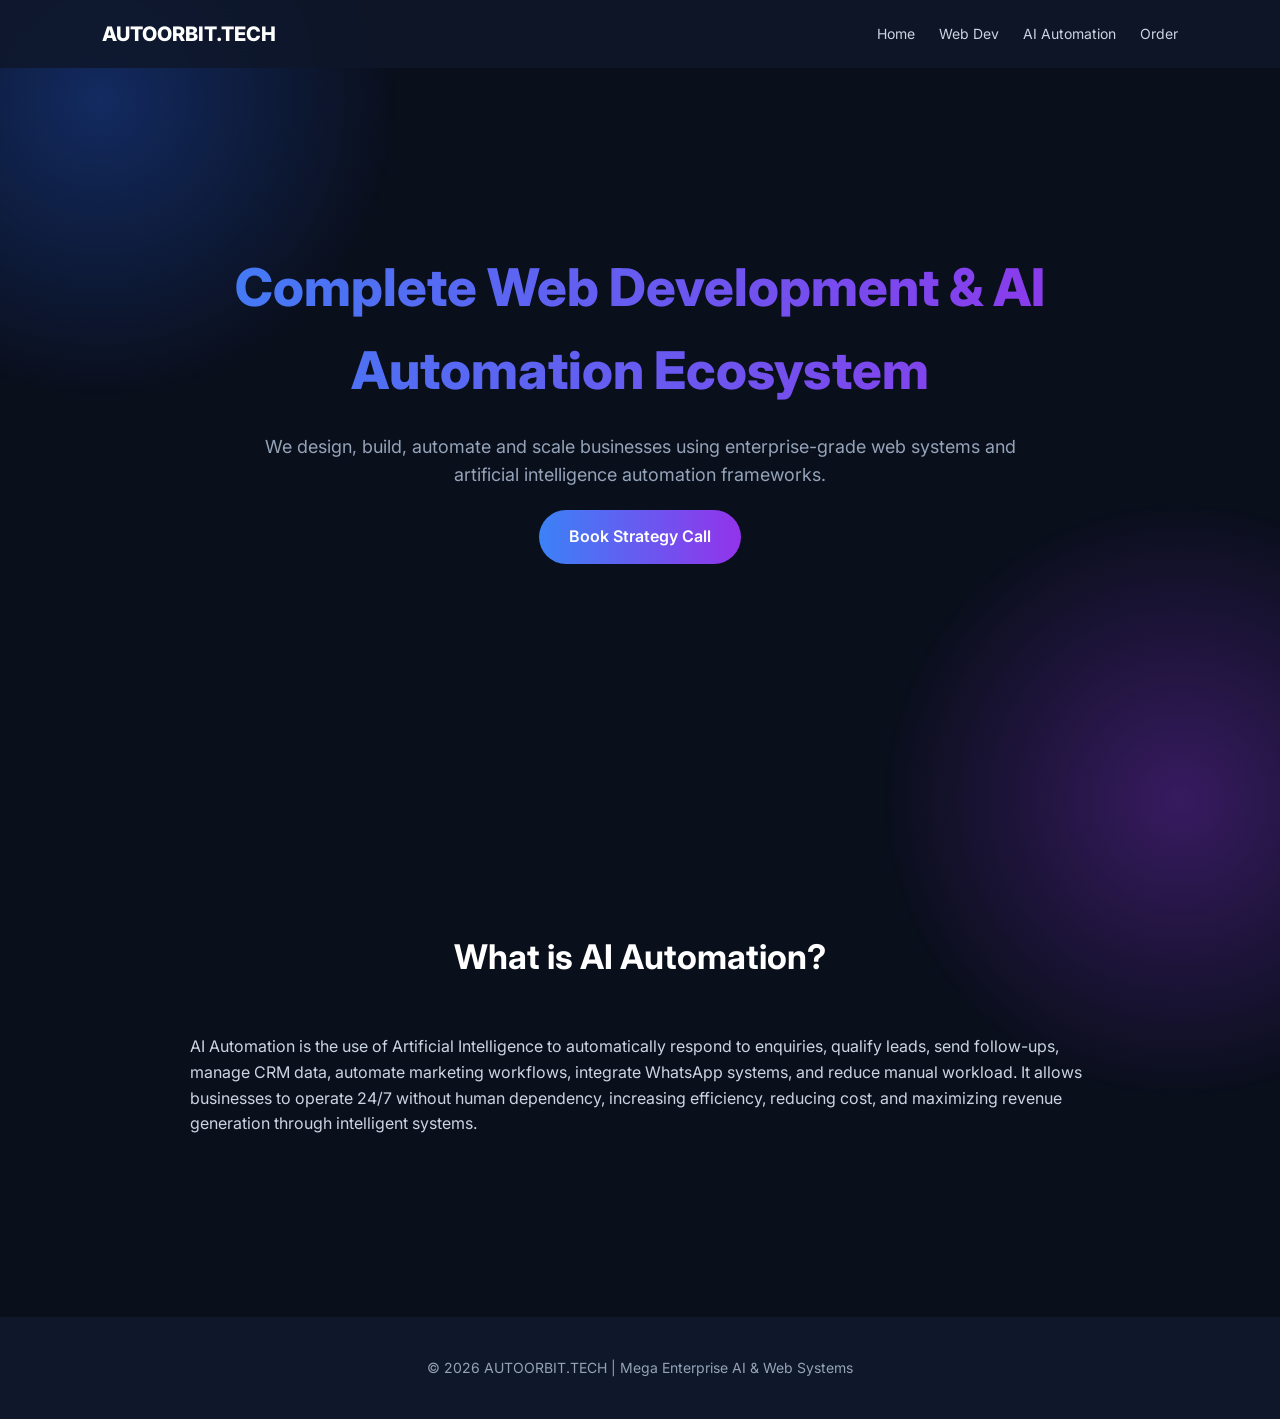
==== commit e2437487: "Add files via upload" ====
--- a/index.html
+++ b/index.html
@@ -1,283 +1,41 @@
 <!DOCTYPE html>
-<html lang="en">
+<html>
 <head>
-<meta charset="UTF-8">
-<meta name="viewport" content="width=device-width, initial-scale=1.0">
-<title>AUTOORBIT.TECH | Web & AI Solutions</title>
-<link href="https://fonts.googleapis.com/css2?family=Inter:wght@400;600;700&display=swap" rel="stylesheet">
-
-<style>
-*{margin:0;padding:0;box-sizing:border-box;}
-body{
-font-family:'Inter',sans-serif;
-background:#ffffff;
-color:#111;
-}
-
-/* Header */
-header{
-position:fixed;
-top:0;
-width:100%;
-background:#ffffff;
-border-bottom:1px solid #eee;
-padding:18px 8%;
-display:flex;
-justify-content:space-between;
-align-items:center;
-z-index:1000;
-}
-.logo{font-weight:700;}
-nav a{text-decoration:none;color:#111;margin-left:20px;}
-
-/* Hero */
-.hero{
-height:85vh;
-display:flex;
-flex-direction:column;
-justify-content:center;
-align-items:center;
-text-align:center;
-padding:0 10%;
-margin-top:60px;
-}
-.hero h1{font-size:42px;font-weight:700;}
-.hero p{margin-top:15px;font-size:18px;color:#555;}
-
-.btn{
-display:inline-block;
-margin-top:15px;
-padding:10px 22px;
-background:#000;
-color:#fff;
-border-radius:25px;
-text-decoration:none;
-cursor:pointer;
-transition:0.3s;
-}
-.btn:hover{opacity:0.8;}
-
-section{padding:80px 8%;}
-.section-title{text-align:center;font-size:30px;margin-bottom:35px;}
-
-.services{
-display:grid;
-grid-template-columns:repeat(auto-fit,minmax(230px,1fr));
-gap:20px;
-}
-
-.card{
-background:#ffffff;
-padding:20px;
-border-radius:12px;
-border:1px solid #eee;
-text-align:center;
-transition:0.3s;
-}
-.card:hover{
-transform:translateY(-5px);
-box-shadow:0 10px 25px rgba(0,0,0,0.05);
-}
-.card h3{margin-bottom:8px;}
-.card p{color:#666;font-size:14px;margin-bottom:8px;}
-.price{font-weight:700;margin-bottom:10px;}
-
-.about{text-align:center;max-width:800px;margin:auto;}
-
-.contact-box{
-text-align:center;
-padding:30px;
-border:1px solid #eee;
-border-radius:12px;
-max-width:600px;
-margin:auto;
-}
-
-footer{
-text-align:center;
-padding:30px;
-border-top:1px solid #eee;
-}
-
-/* Floating Buttons */
-.float-email{
-position:fixed;
-bottom:80px;
-right:20px;
-background:#2563eb;
-color:#fff;
-padding:14px 18px;
-border-radius:50px;
-text-decoration:none;
-font-weight:600;
-}
-.float-email:hover{background:#1d4ed8;}
-
-.float-whatsapp{
-position:fixed;
-bottom:20px;
-right:20px;
-background:#25D366;
-color:#fff;
-padding:14px 18px;
-border-radius:50px;
-text-decoration:none;
-font-weight:600;
-}
-.float-whatsapp:hover{background:#1da851;}
-
-</style>
-
-<script>
-const phone="919416693052";
-const email="autorbitech@gmail.com";
-
-function sendWhatsApp(service){
-const message=`Hi AUTOORBIT.TECH, I want details for ${service}.`;
-window.open(`https://wa.me/${phone}?text=${encodeURIComponent(message)}`,'_blank');
-}
-
-function sendEmail(){
-window.location.href=`mailto:${email}`;
-}
-</script>
+<title>AUTOORBIT | Mega Enterprise</title>
+<link href="https://fonts.googleapis.com/css2?family=Inter:wght@400;600;800&display=swap" rel="stylesheet">
+<link rel="stylesheet" href="css/style.css">
+<script src="js/script.js"></script>
 </head>
-
 <body>
 
 <header>
 <div class="logo">AUTOORBIT.TECH</div>
 <nav>
-<a href="#web">Web</a>
-<a href="#ai">AI</a>
-<a href="#contact">Contact</a>
+<a href="index.html">Home</a>
+<a href="web-development.html">Web Dev</a>
+<a href="ai-automation.html">AI Automation</a>
+<a href="order.html">Order</a>
 </nav>
 </header>
 
+
 <div class="hero">
-<h1>Affordable Websites & AI Automation for Growing Businesses </h1>
-<p>We build professional websites and smart automation systems that help schools, coaching institutes, large business  and small businesses  attract more customers and respond faster.</p>
-<a class="btn" onclick="sendWhatsApp('Free Consultation')">Get Started</a>
+<h1>Complete Web Development & AI Automation Ecosystem</h1>
+<p>We design, build, automate and scale businesses using enterprise-grade web systems and artificial intelligence automation frameworks.</p>
+<a onclick="sendWhatsApp('Enterprise Strategy Call')" class="btn">Book Strategy Call</a>
 </div>
 
-<!-- WEBSITE SERVICES -->
-<section id="web">
-<h2 class="section-title">Website Services</h2>
-<div class="services">
-
-<div class="card">
-<h3>School Website</h3>
-<p>Admission, gallery & contact page.</p>
-<div class="price">₹3,999</div>
-<a class="btn" onclick="sendWhatsApp('School Website')">Enquire</a>
-</div>
-
-<div class="card">
-<h3>Coaching Website</h3>
-<p>Courses & student details.</p>
-<div class="price">₹3,499</div>
-<a class="btn" onclick="sendWhatsApp('Coaching Website')">Enquire</a>
-</div>
-
-<div class="card">
-<h3>Small Business Website</h3>
-<p>Professional business website.</p>
-<div class="price">₹2,999</div>
-<a class="btn" onclick="sendWhatsApp('Business Website')">Enquire</a>
-</div>
-
-<div class="card">
-<h3>Landing Page</h3>
-<p>Single page for ads & offers.</p>
-<div class="price">₹2,499</div>
-<a class="btn" onclick="sendWhatsApp('Landing Page')">Enquire</a>
-</div>
-
-<div class="card">
-<h3>E-commerce Website</h3>
-<p>Online store with payment gateway.</p>
-<div class="price">₹7,999</div>
-<a class="btn" onclick="sendWhatsApp('E-commerce Website')">Enquire</a>
-</div>
-
-<div class="card">
-<h3>Portfolio Website</h3>
-<p>Personal brand website.</p>
-<div class="price">₹2,999</div>
-<a class="btn" onclick="sendWhatsApp('Portfolio Website')">Enquire</a>
-</div>
-
+<section>
+<h2 class="section-title">What is AI Automation?</h2>
+<div class="long-text">
+AI Automation is the use of Artificial Intelligence to automatically respond to enquiries, qualify leads, send follow-ups, manage CRM data, automate marketing workflows, integrate WhatsApp systems, and reduce manual workload. It allows businesses to operate 24/7 without human dependency, increasing efficiency, reducing cost, and maximizing revenue generation through intelligent systems.
 </div>
 </section>
 
-<!-- AI SERVICES -->
-<section id="ai">
-<h2 class="section-title">AI Automation Services</h2>
-<div class="services">
-
-<div class="card">
-<h3>AI Enquiry Automation</h3>
-<p>Auto replies + lead tracking.</p>
-<div class="price">₹8,000</div>
-<a class="btn" onclick="sendWhatsApp('AI Enquiry Automation')">Enquire</a>
-</div>
-
-<div class="card">
-<h3>WhatsApp Automation</h3>
-<p>Smart auto reply system.</p>
-<div class="price">₹8,000</div>
-<a class="btn" onclick="sendWhatsApp('WhatsApp Automation')">Enquire</a>
-</div>
-
-<div class="card">
-<h3>Email Automation</h3>
-<p>Automatic email campaigns.</p>
-<div class="price">₹8,000</div>
-<a class="btn" onclick="sendWhatsApp('Email Automation')">Enquire</a>
-</div>
-
-<div class="card">
-<h3>CRM Automation</h3>
-<p>Lead management system.</p>
-<div class="price">₹10,000</div>
-<a class="btn" onclick="sendWhatsApp('CRM Automation')">Enquire</a>
-</div>
-
-<div class="card">
-<h3>Chatbot Integration</h3>
-<p>AI chatbot for website.</p>
-<div class="price">₹9,000</div>
-<a class="btn" onclick="sendWhatsApp('Chatbot Integration')">Enquire</a>
-</div>
-
-</div>
-</section>
-
-<section id="about">
-<h2 class="section-title">About Us</h2>
-<div class="about">
-<p>
-AUTOORBIT.TECH provides affordable digital solutions for schools and small businesses.
-We focus on simple, effective systems that help you grow online easily.
-</p>
-</div>
-</section>
-
-<section id="contact">
-<h2 class="section-title">Contact Us</h2>
-<div class="contact-box">
-<p><strong>Email:</strong> autorbitech@gmail.com</p>
-<br>
-<a class="btn" onclick="sendWhatsApp('General Enquiry')">Chat on WhatsApp</a>
-</div>
-</section>
 
 <footer>
-© 2026 AUTOORBIT.TECH | Web & AI Solutions
+© 2026 AUTOORBIT.TECH | Mega Enterprise AI & Web Systems
 </footer>
 
-<a class="float-email" onclick="sendEmail()">Email</a>
-<a class="float-whatsapp" onclick="sendWhatsApp('Website Visitor')">WhatsApp</a>
-
 </body>
-</html>
+</html>
--- a/css/style.css
+++ b/css/style.css
@@ -0,0 +1,86 @@
+
+*{margin:0;padding:0;box-sizing:border-box;}
+html{scroll-behavior:smooth;}
+body{
+font-family:'Inter',sans-serif;
+background:#0a0f1c;
+color:#fff;
+overflow-x:hidden;
+line-height:1.6;
+}
+body::before{
+content:"";position:fixed;top:-200px;left:-200px;
+width:600px;height:600px;
+background:radial-gradient(circle,#2563eb55,transparent 70%);
+z-index:-1;
+}
+body::after{
+content:"";position:fixed;bottom:-200px;right:-200px;
+width:600px;height:600px;
+background:radial-gradient(circle,#9333ea55,transparent 70%);
+z-index:-1;
+}
+header{
+position:fixed;top:0;width:100%;
+padding:18px 8%;
+display:flex;justify-content:space-between;align-items:center;
+background:rgba(15,23,42,0.85);
+backdrop-filter:blur(14px);
+z-index:1000;
+}
+.logo{font-weight:800;font-size:20px;}
+nav a{color:#cbd5e1;text-decoration:none;margin-left:20px;transition:0.3s;font-size:14px;}
+nav a:hover{color:#3b82f6;}
+
+.hero{
+height:90vh;display:flex;flex-direction:column;
+justify-content:center;align-items:center;text-align:center;padding:0 10%;
+}
+.hero h1{
+font-size:52px;font-weight:800;
+background:linear-gradient(90deg,#3b82f6,#9333ea);
+-webkit-background-clip:text;-webkit-text-fill-color:transparent;
+}
+.hero p{margin-top:20px;color:#94a3b8;font-size:18px;max-width:800px;}
+
+.btn{
+display:inline-block;margin-top:20px;padding:14px 30px;
+border-radius:40px;background:linear-gradient(90deg,#3b82f6,#9333ea);
+color:#fff;text-decoration:none;font-weight:600;
+transition:0.3s;cursor:pointer;border:none;
+}
+.btn:hover{transform:translateY(-4px);box-shadow:0 20px 40px rgba(59,130,246,0.5);}
+
+section{padding:120px 8%;}
+.section-title{text-align:center;font-size:34px;margin-bottom:50px;}
+
+.grid{
+display:grid;
+grid-template-columns:repeat(auto-fit,minmax(250px,1fr));
+gap:25px;
+}
+
+.card{
+background:rgba(255,255,255,0.05);
+border:1px solid rgba(255,255,255,0.1);
+padding:25px;border-radius:18px;
+transition:0.4s;
+}
+.card:hover{transform:translateY(-6px);box-shadow:0 20px 40px rgba(0,0,0,0.6);}
+
+.price{font-size:20px;color:#3b82f6;margin-top:10px;font-weight:700;}
+
+.long-text{max-width:900px;margin:auto;color:#cbd5e1;font-size:16px;}
+
+input,select,textarea{
+width:100%;padding:12px;margin:10px 0;border-radius:8px;border:none;
+}
+
+.total-box{margin-top:10px;font-size:18px;font-weight:600;color:#3b82f6;}
+
+.faq-item{margin-bottom:15px;background:rgba(255,255,255,0.05);padding:20px;border-radius:10px;}
+
+footer{
+padding:40px;text-align:center;background:#0f172a;color:#94a3b8;margin-top:60px;
+font-size:14px;
+}
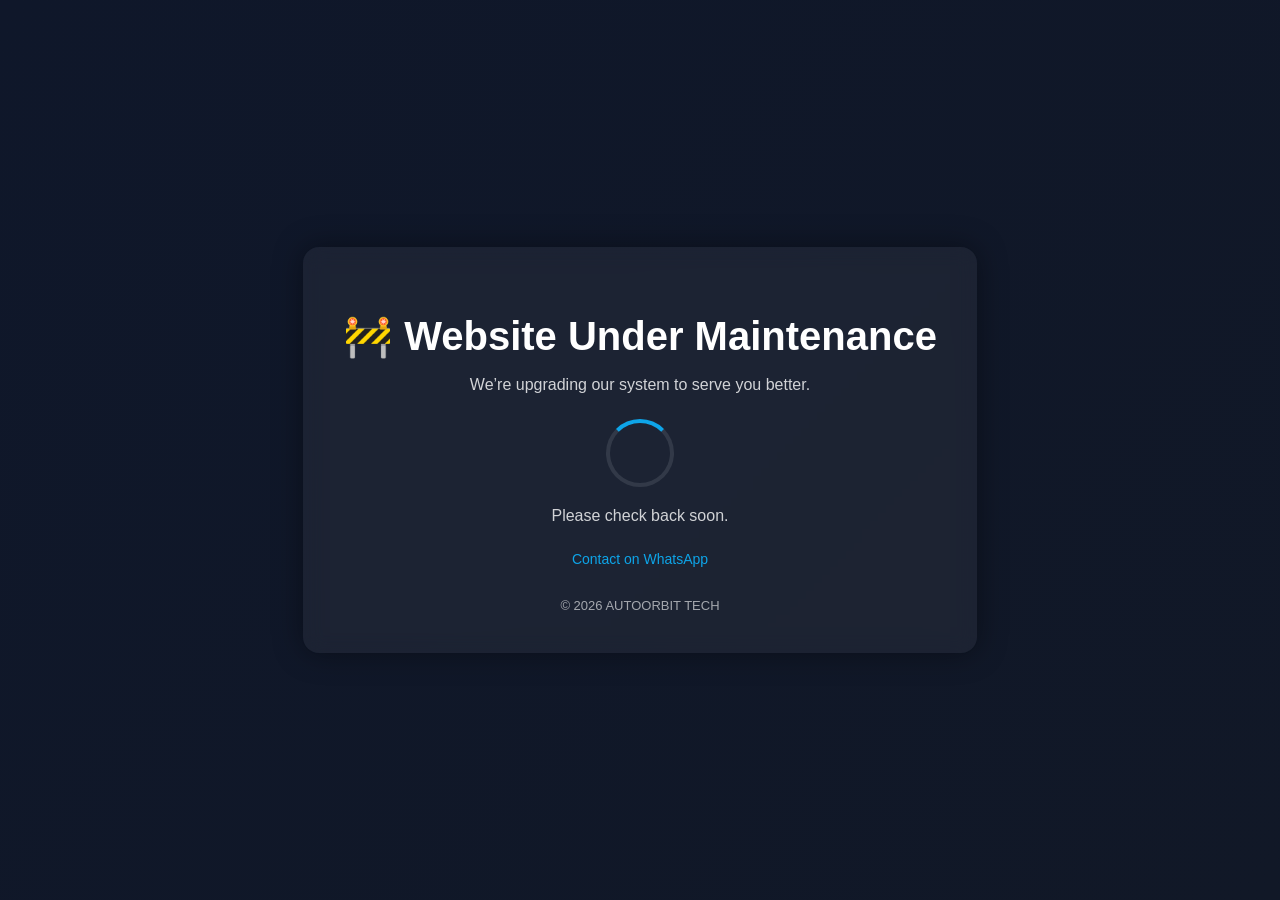
==== commit ba473427: "Change website to maintenance mode Updated the index.html to reflect maintenance mode with a new tit" ====
--- a/index.html
+++ b/index.html
@@ -1,41 +1,93 @@
 <!DOCTYPE html>
 <html>
 <head>
-<title>AUTOORBIT | Mega Enterprise</title>
-<link href="https://fonts.googleapis.com/css2?family=Inter:wght@400;600;800&display=swap" rel="stylesheet">
-<link rel="stylesheet" href="css/style.css">
-<script src="js/script.js"></script>
+<title>AUTOORBIT TECH - Maintenance</title>
+<meta name="viewport" content="width=device-width, initial-scale=1">
+
+<style>
+body{
+margin:0;
+font-family:Arial, sans-serif;
+background:linear-gradient(135deg,#0f172a,#111827);
+color:white;
+display:flex;
+justify-content:center;
+align-items:center;
+height:100vh;
+text-align:center;
+}
+
+.container{
+max-width:600px;
+padding:40px;
+background:rgba(255,255,255,0.05);
+border-radius:16px;
+backdrop-filter:blur(10px);
+box-shadow:0 0 30px rgba(0,0,0,0.4);
+}
+
+h1{
+font-size:40px;
+margin-bottom:10px;
+}
+
+p{
+opacity:0.8;
+margin-bottom:25px;
+}
+
+.loader{
+border:4px solid rgba(255,255,255,0.1);
+border-top:4px solid #0ea5e9;
+border-radius:50%;
+width:60px;
+height:60px;
+margin:20px auto;
+animation:spin 1s linear infinite;
+}
+
+@keyframes spin{
+0%{transform:rotate(0deg);}
+100%{transform:rotate(360deg);}
+}
+
+.social{
+margin-top:20px;
+}
+
+.social a{
+color:#0ea5e9;
+text-decoration:none;
+margin:0 10px;
+font-size:14px;
+}
+
+.footer{
+margin-top:30px;
+font-size:13px;
+opacity:0.6;
+}
+</style>
 </head>
 <body>
 
-<header>
-<div class="logo">AUTOORBIT.TECH</div>
-<nav>
-<a href="index.html">Home</a>
-<a href="web-development.html">Web Dev</a>
-<a href="ai-automation.html">AI Automation</a>
-<a href="order.html">Order</a>
-</nav>
-</header>
+<div class="container">
+<h1>🚧 Website Under Maintenance</h1>
+<p>We’re upgrading our system to serve you better.</p>
 
+<div class="loader"></div>
 
-<div class="hero">
-<h1>Complete Web Development & AI Automation Ecosystem</h1>
-<p>We design, build, automate and scale businesses using enterprise-grade web systems and artificial intelligence automation frameworks.</p>
-<a onclick="sendWhatsApp('Enterprise Strategy Call')" class="btn">Book Strategy Call</a>
+<p>Please check back soon.</p>
+
+<div class="social">
+<a href="https://wa.me/919416693052">Contact on WhatsApp</a>
 </div>
 
-<section>
-<h2 class="section-title">What is AI Automation?</h2>
-<div class="long-text">
-AI Automation is the use of Artificial Intelligence to automatically respond to enquiries, qualify leads, send follow-ups, manage CRM data, automate marketing workflows, integrate WhatsApp systems, and reduce manual workload. It allows businesses to operate 24/7 without human dependency, increasing efficiency, reducing cost, and maximizing revenue generation through intelligent systems.
+<div class="footer">
+© 2026 AUTOORBIT TECH
 </div>
-</section>
 
-
-<footer>
-© 2026 AUTOORBIT.TECH | Mega Enterprise AI & Web Systems
-</footer>
+</div>
 
 </body>
-</html>+</html>
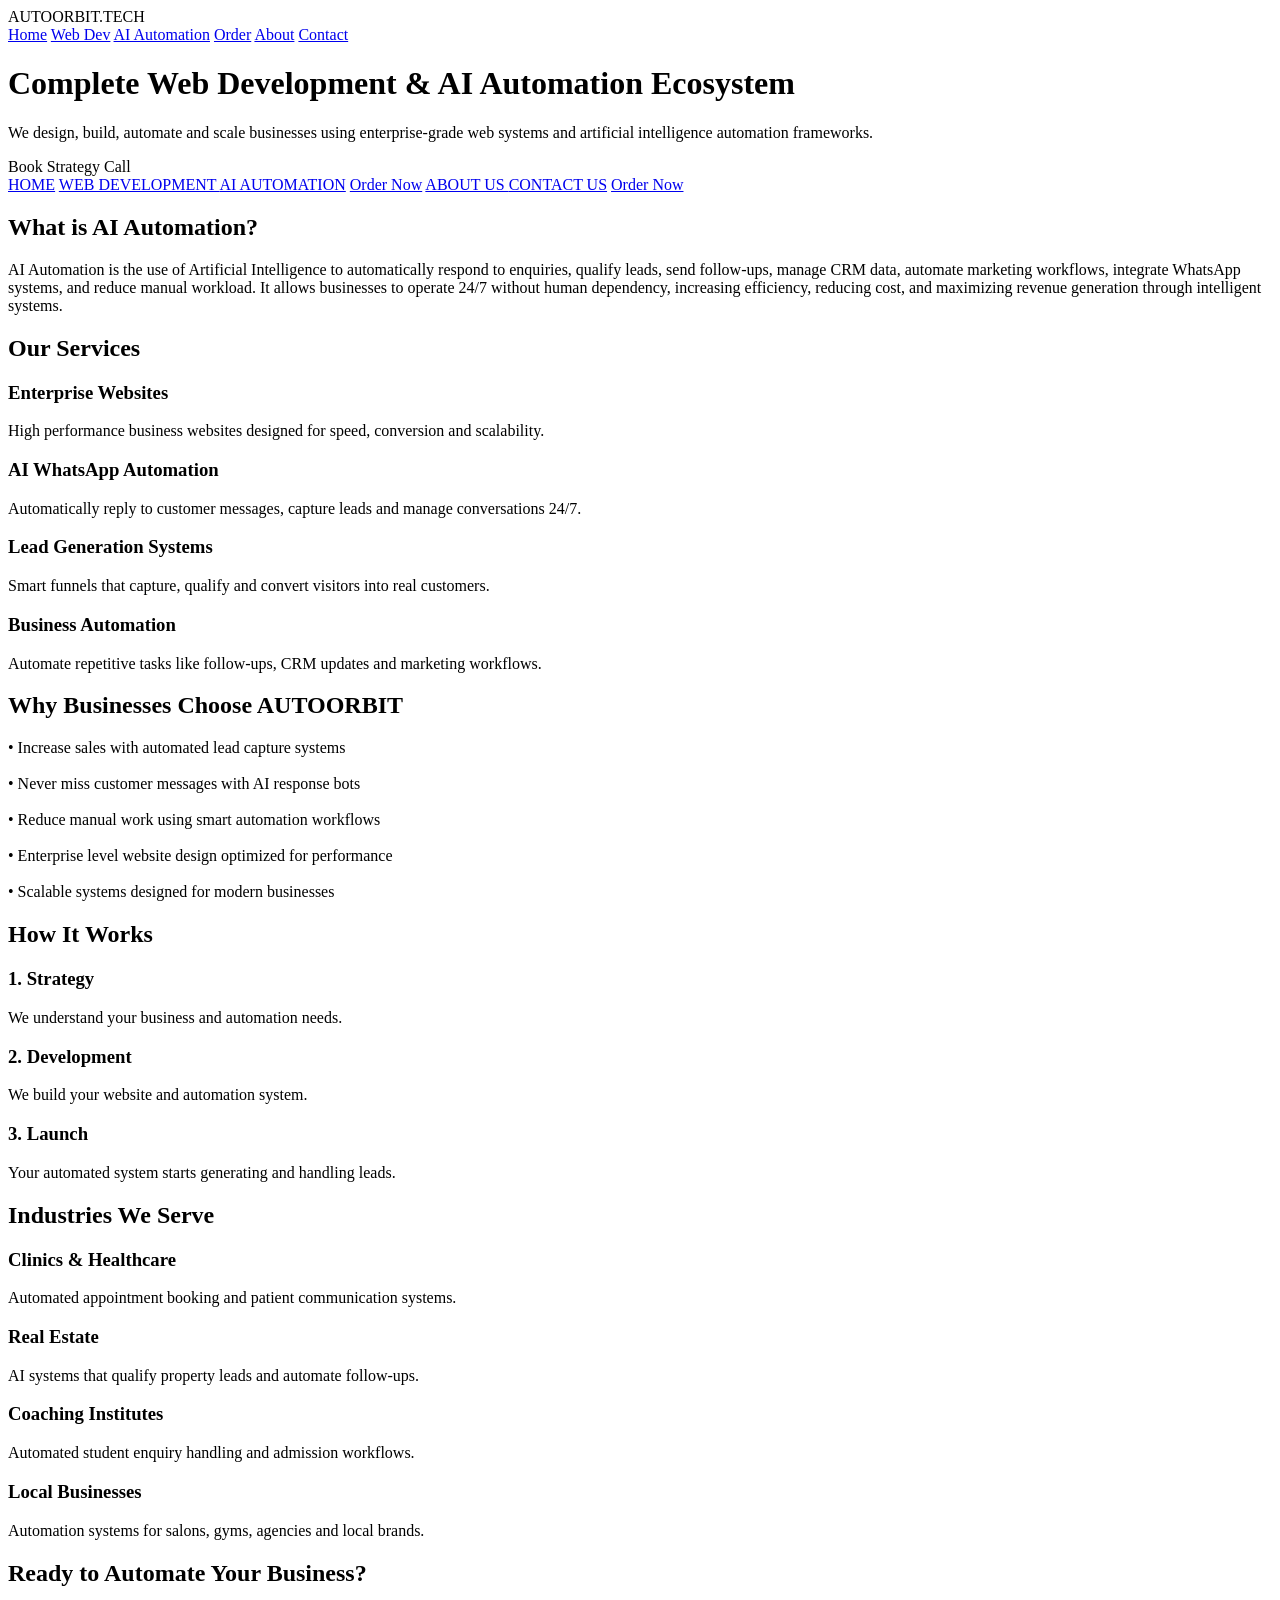
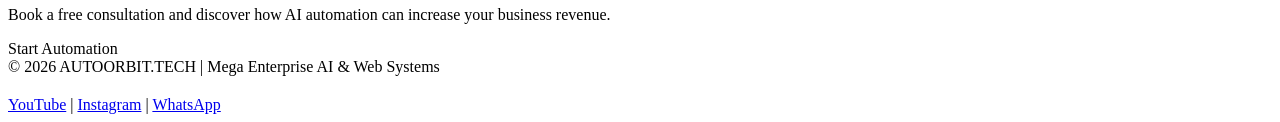
==== commit 56870a69: "Add files via upload" ====
--- a/index.html
+++ b/index.html
@@ -1,93 +1,284 @@
 <!DOCTYPE html>
 <html>
 <head>
-<title>AUTOORBIT TECH - Maintenance</title>
-<meta name="viewport" content="width=device-width, initial-scale=1">
+
+<title>AUTOORBIT | Mega Enterprise</title>
+
+<link href="https://fonts.googleapis.com/css2?family=Inter:wght@400;600;800&display=swap" rel="stylesheet">
+
+<link rel="stylesheet" href="css/style.css">
+
+<script src="js/script.js"></script>
 
 <style>
-body{
-margin:0;
-font-family:Arial, sans-serif;
-background:linear-gradient(135deg,#0f172a,#111827);
-color:white;
-display:flex;
+
+.video-popup{
+position:fixed;
+top:0;
+left:0;
+width:100%;
+height:100%;
+background:rgba(0,0,0,0.9);
+display:none;
 justify-content:center;
 align-items:center;
-height:100vh;
+z-index:9999;
+}
+
+.popup-box{
+background:#0f172a;
+padding:25px;
+border-radius:12px;
+max-width:700px;
+width:90%;
 text-align:center;
+position:relative;
 }
 
-.container{
-max-width:600px;
-padding:40px;
-background:rgba(255,255,255,0.05);
-border-radius:16px;
-backdrop-filter:blur(10px);
-box-shadow:0 0 30px rgba(0,0,0,0.4);
+.close-btn{
+position:absolute;
+top:10px;
+right:15px;
+cursor:pointer;
+font-size:14px;
+background:#ef4444;
+padding:6px 10px;
+border-radius:6px;
 }
 
-h1{
-font-size:40px;
-margin-bottom:10px;
-}
-
-p{
-opacity:0.8;
-margin-bottom:25px;
-}
-
-.loader{
-border:4px solid rgba(255,255,255,0.1);
-border-top:4px solid #0ea5e9;
-border-radius:50%;
-width:60px;
-height:60px;
-margin:20px auto;
-animation:spin 1s linear infinite;
-}
-
-@keyframes spin{
-0%{transform:rotate(0deg);}
-100%{transform:rotate(360deg);}
-}
-
-.social{
-margin-top:20px;
-}
-
-.social a{
-color:#0ea5e9;
-text-decoration:none;
-margin:0 10px;
-font-size:14px;
-}
-
-.footer{
-margin-top:30px;
-font-size:13px;
-opacity:0.6;
-}
 </style>
+
 </head>
+
 <body>
 
-<div class="container">
-<h1>🚧 Website Under Maintenance</h1>
-<p>We’re upgrading our system to serve you better.</p>
-
-<div class="loader"></div>
-
-<p>Please check back soon.</p>
-
-<div class="social">
-<a href="https://wa.me/919416693052">Contact on WhatsApp</a>
-</div>
-
-<div class="footer">
-© 2026 AUTOORBIT TECH
-</div>
-
-</div>
+
+<header>
+
+<div class="logo">AUTOORBIT.TECH</div>
+
+<nav>
+<a href="index.html">Home</a>
+<a href="web-development.html">Web Dev</a>
+<a href="ai-automation.html">AI Automation</a>
+<a href="order.html">Order</a>
+<a href="aboutus.html">About</a>
+<a href="contact.html">Contact</a>
+</nav>
+
+
+
+</header>
+
+
+
+<!-- HERO -->
+
+<div class="hero">
+
+<h1>Complete Web Development & AI Automation Ecosystem</h1>
+
+<p>
+We design, build, automate and scale businesses using enterprise-grade web systems and artificial intelligence automation frameworks.
+</p>
+
+<a onclick="sendWhatsApp('Enterprise Strategy Call')" class="btn">Book Strategy Call</a>
+
+</div>
+<nav>
+
+<a href="index.html"class="btn">HOME</a>
+
+<a href="web-development.html"class="btn">WEB DEVELOPMENT </a>
+
+<a href="ai-automation.html"class="btn">AI AUTOMATION</a>
+
+<a href="order.html"class="btn">Order Now</a>
+
+<a href="aboutus.html"class="btn">ABOUT US </a>
+
+<a href="contact.html"class="btn">CONTACT US</a>
+
+<a href="order.html" class="btn">Order Now</a>
+
+</nav>
+
+
+
+<!-- AI AUTOMATION -->
+
+<section>
+
+<h2 class="section-title">What is AI Automation?</h2>
+
+<div class="long-text">
+
+AI Automation is the use of Artificial Intelligence to automatically respond to enquiries, qualify leads, send follow-ups, manage CRM data, automate marketing workflows, integrate WhatsApp systems, and reduce manual workload. It allows businesses to operate 24/7 without human dependency, increasing efficiency, reducing cost, and maximizing revenue generation through intelligent systems.
+
+</div>
+
+</section>
+
+
+
+<!-- SERVICES -->
+
+<section>
+
+<h2 class="section-title">Our Services</h2>
+
+<div class="services">
+
+<div class="service-box">
+<h3>Enterprise Websites</h3>
+<p>High performance business websites designed for speed, conversion and scalability.</p>
+</div>
+
+<div class="service-box">
+<h3>AI WhatsApp Automation</h3>
+<p>Automatically reply to customer messages, capture leads and manage conversations 24/7.</p>
+</div>
+
+<div class="service-box">
+<h3>Lead Generation Systems</h3>
+<p>Smart funnels that capture, qualify and convert visitors into real customers.</p>
+</div>
+
+<div class="service-box">
+<h3>Business Automation</h3>
+<p>Automate repetitive tasks like follow-ups, CRM updates and marketing workflows.</p>
+</div>
+
+</div>
+
+</section>
+
+
+
+<!-- BENEFITS -->
+
+<section>
+
+<h2 class="section-title">Why Businesses Choose AUTOORBIT</h2>
+
+<div class="long-text">
+
+• Increase sales with automated lead capture systems  
+<br><br>
+• Never miss customer messages with AI response bots  
+<br><br>
+• Reduce manual work using smart automation workflows  
+<br><br>
+• Enterprise level website design optimized for performance  
+<br><br>
+• Scalable systems designed for modern businesses
+
+</div>
+
+</section>
+
+
+
+<!-- HOW IT WORKS -->
+
+<section>
+
+<h2 class="section-title">How It Works</h2>
+
+<div class="services">
+
+<div class="service-box">
+<h3>1. Strategy</h3>
+<p>We understand your business and automation needs.</p>
+</div>
+
+<div class="service-box">
+<h3>2. Development</h3>
+<p>We build your website and automation system.</p>
+</div>
+
+<div class="service-box">
+<h3>3. Launch</h3>
+<p>Your automated system starts generating and handling leads.</p>
+</div>
+
+</div>
+
+</section>
+
+
+
+<!-- INDUSTRIES -->
+
+<section>
+
+<h2 class="section-title">Industries We Serve</h2>
+
+<div class="services">
+
+<div class="service-box">
+<h3>Clinics & Healthcare</h3>
+<p>Automated appointment booking and patient communication systems.</p>
+</div>
+
+<div class="service-box">
+<h3>Real Estate</h3>
+<p>AI systems that qualify property leads and automate follow-ups.</p>
+</div>
+
+<div class="service-box">
+<h3>Coaching Institutes</h3>
+<p>Automated student enquiry handling and admission workflows.</p>
+</div>
+
+<div class="service-box">
+<h3>Local Businesses</h3>
+<p>Automation systems for salons, gyms, agencies and local brands.</p>
+</div>
+
+</div>
+
+</section>
+
+
+
+<!-- CTA -->
+
+<section class="cta">
+
+<h2>Ready to Automate Your Business?</h2>
+
+<p>
+Book a free consultation and discover how AI automation can increase your business revenue.
+</p>
+
+<a onclick="sendWhatsApp('I want AI Automation for my business')" class="btn">Start Automation</a>
+
+</section>
+
+
+
+<footer>
+
+© 2026 AUTOORBIT.TECH | Mega Enterprise AI & Web Systems
+
+<div style="margin-top:20px">
+
+<a href="https://www.youtube.com/@Autorbitech" target="_blank">YouTube</a> |
+
+<a href="https://www.instagram.com/autorbitech/" target="_blank">Instagram</a> |
+
+<a href="https://wa.me/919416693052" target="_blank">WhatsApp</a>
+
+</div>
+
+</footer>
+
+
+
+
+</script>
+
 
 </body>
-</html>
+</html>
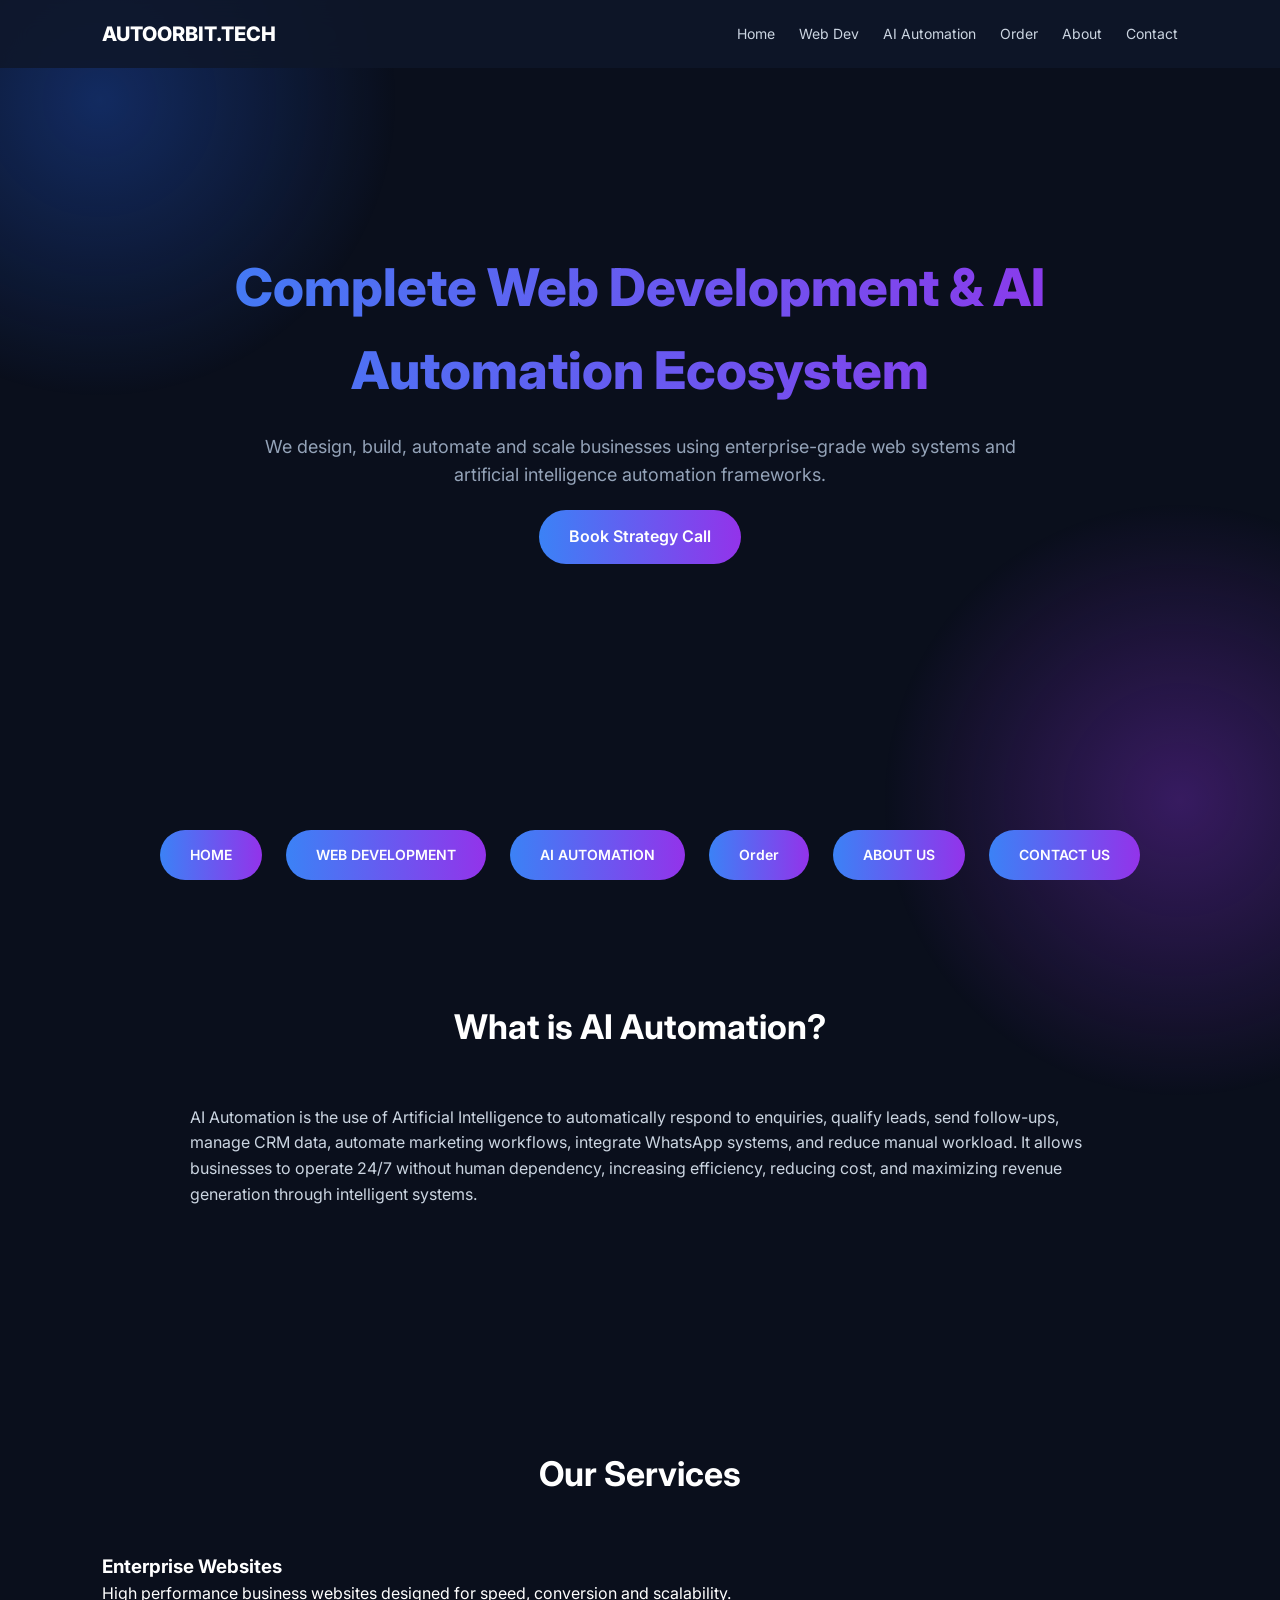
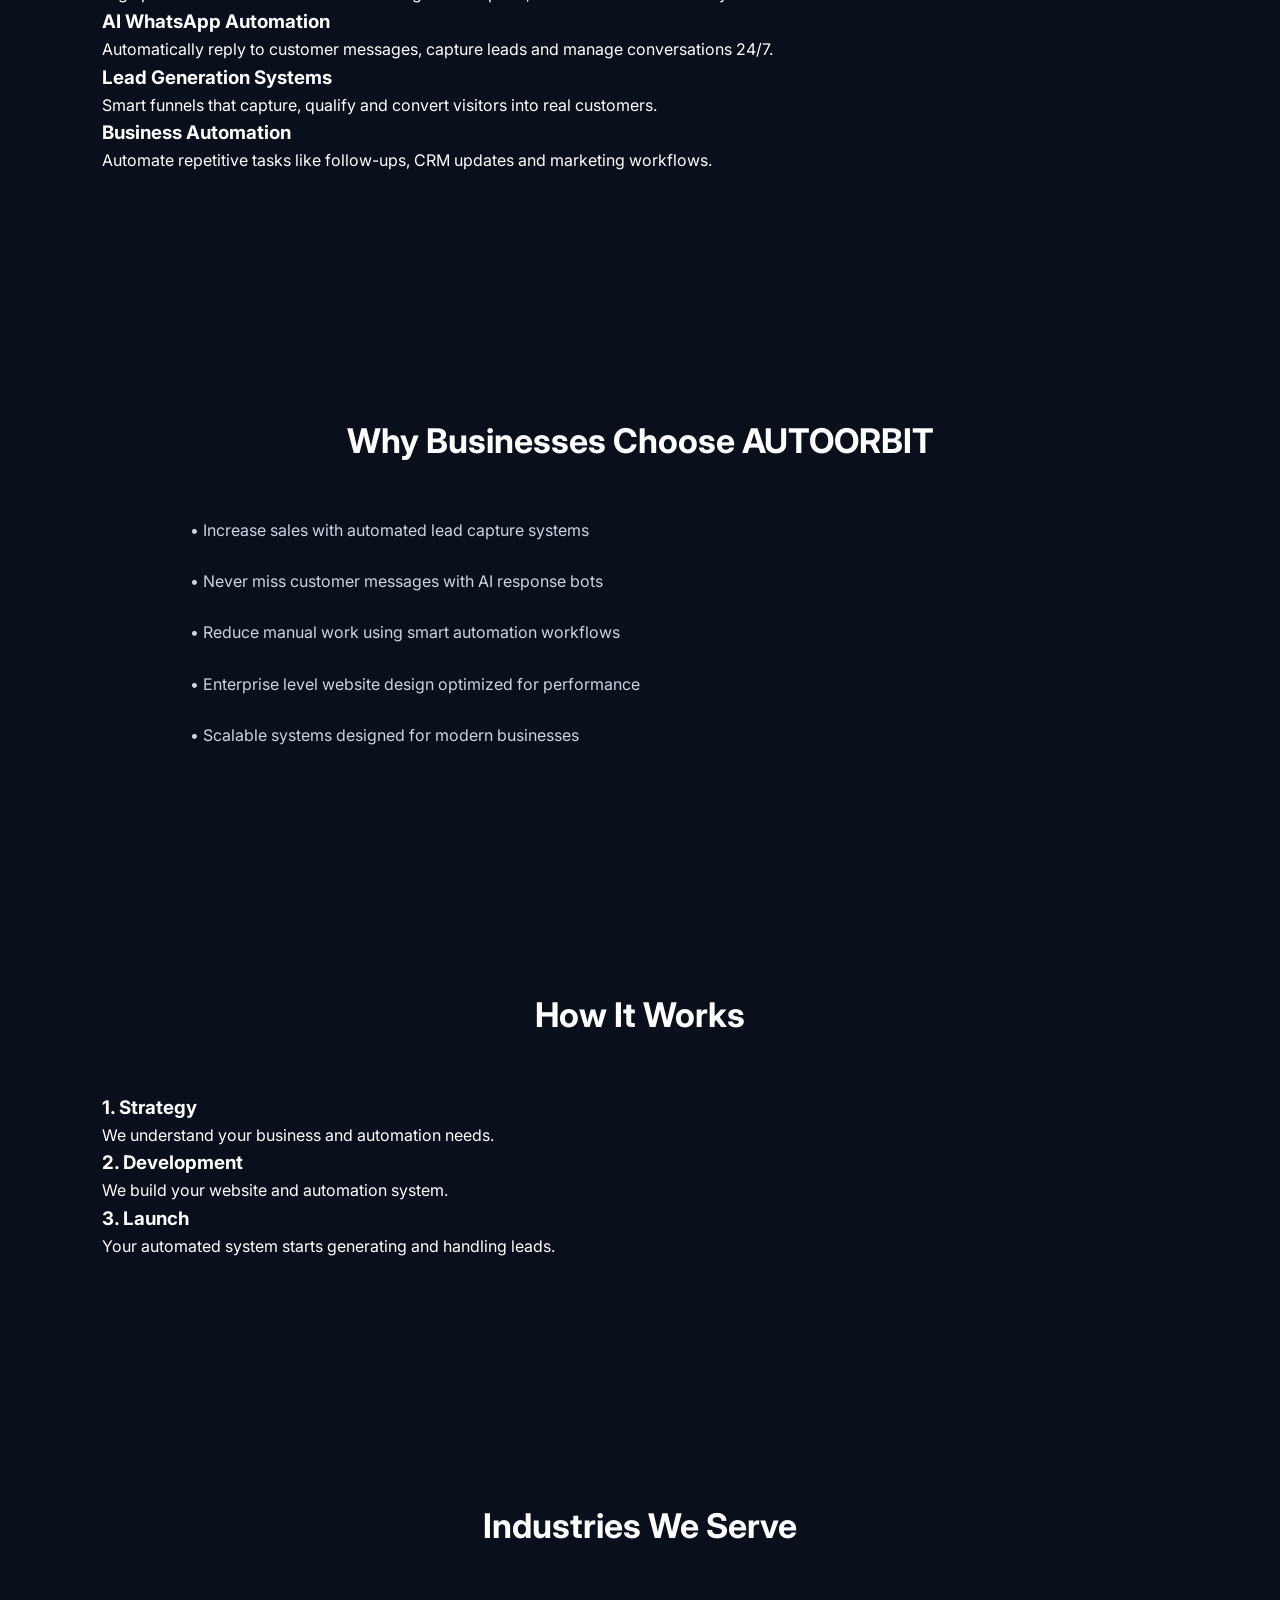
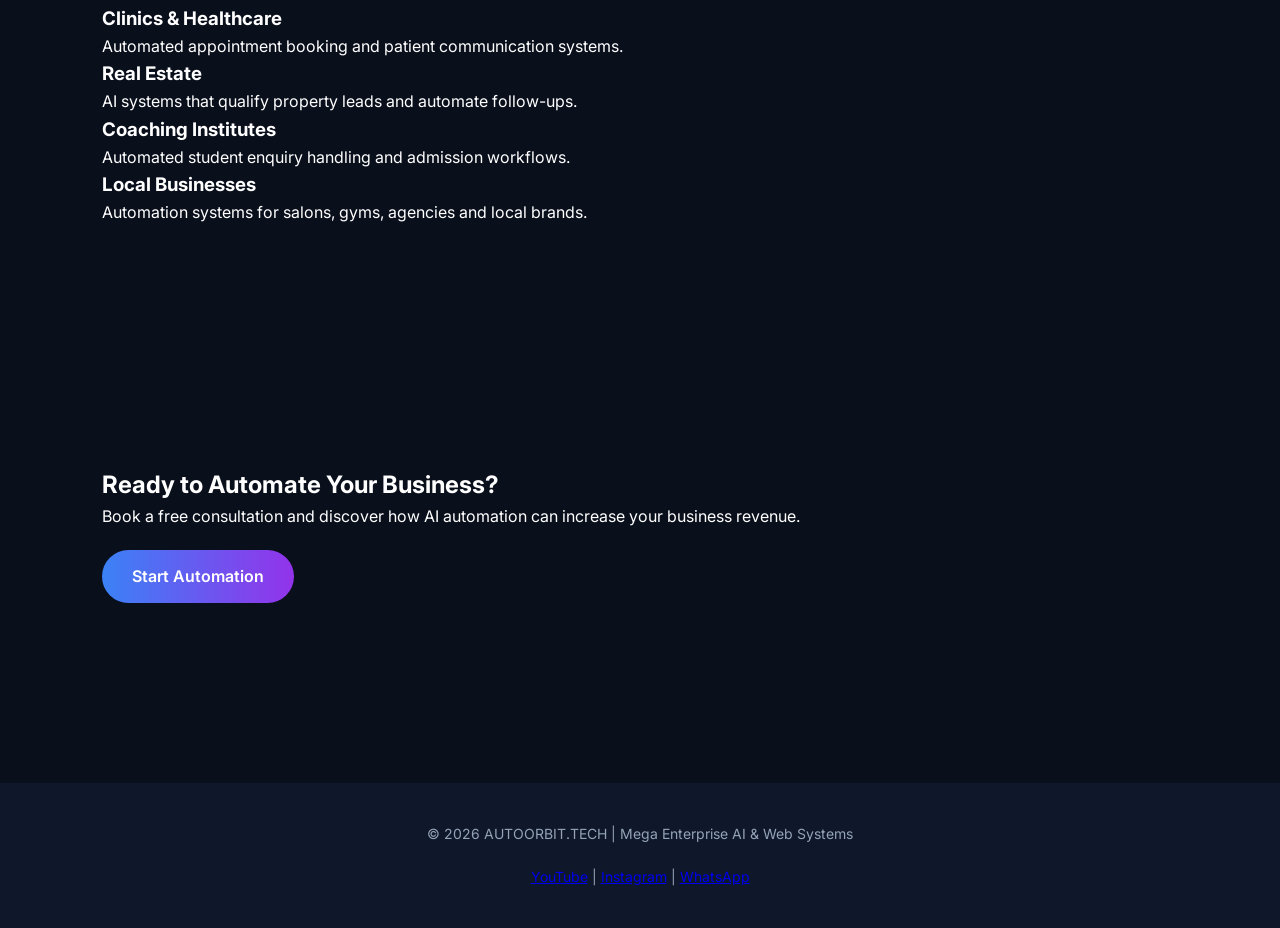
==== commit 9f9e60d5: "Implement loading screen and mobile menu toggle Add loading screen and responsive menu button" ====
--- a/index.html
+++ b/index.html
@@ -1,6 +1,7 @@
 <!DOCTYPE html>
 <html>
 <head>
+<meta name="viewport" content="width=device-width, initial-scale=1">
 
 <title>AUTOORBIT | Mega Enterprise</title>
 
@@ -11,6 +12,19 @@
 <script src="js/script.js"></script>
 
 <style>
+
+/* LOADER */
+#loader{position:fixed;width:100%;height:100%;background:#020617;display:flex;justify-content:center;align-items:center;z-index:99999;flex-direction:column;transition:.6s;}
+.loader-logo{font-size:32px;font-weight:800;background:linear-gradient(135deg,#7c3aed,#06b6d4);-webkit-background-clip:text;color:transparent;margin-bottom:20px;}
+.spinner{width:50px;height:50px;border:4px solid rgba(255,255,255,.1);border-top:4px solid #7c3aed;border-radius:50%;animation:spin 1s linear infinite;margin-bottom:15px;}
+@keyframes spin{0%{transform:rotate(0deg);}100%{transform:rotate(360deg);}}
+.menu-btn{display:none;font-size:26px;cursor:pointer;}
+@media(max-width:700px){
+.menu-btn{display:block;}
+nav{display:none;flex-direction:column;position:absolute;top:70px;left:0;width:100%;background:#020617;padding:20px;text-align:center;}
+nav.active{display:flex;}
+}
+
 
 .video-popup{
 position:fixed;
@@ -52,10 +66,21 @@
 
 <body>
 
+<!-- LOADING SCREEN -->
+<div id="loader">
+<div class="loader-content">
+<h1 class="loader-logo">AUTOORBIT</h1>
+<div class="spinner"></div>
+<p>Loading Systems...</p>
+</div>
+</div>
+
+
 
 <header>
 
 <div class="logo">AUTOORBIT.TECH</div>
+<div class="menu-btn" onclick="toggleMenu()">☰</div>
 
 <nav>
 <a href="index.html">Home</a>
@@ -86,21 +111,20 @@
 
 </div>
 <nav>
-
+<center>
 <a href="index.html"class="btn">HOME</a>
 
 <a href="web-development.html"class="btn">WEB DEVELOPMENT </a>
 
 <a href="ai-automation.html"class="btn">AI AUTOMATION</a>
 
-<a href="order.html"class="btn">Order Now</a>
+<a href="order.html"class="btn">Order</a>
 
 <a href="aboutus.html"class="btn">ABOUT US </a>
 
 <a href="contact.html"class="btn">CONTACT US</a>
 
-<a href="order.html" class="btn">Order Now</a>
-
+</center>
 </nav>
 
 
@@ -280,5 +304,14 @@
 </script>
 
 
+
+<script>
+function toggleMenu(){var n=document.querySelector("nav"); if(n){n.classList.toggle("active");}}
+window.addEventListener("load",function(){
+var l=document.getElementById("loader");
+if(l){l.style.opacity="0"; setTimeout(()=>{l.style.display="none";},600);}
+});
+</script>
+
 </body>
-</html>+</html>
--- a/css/style.css
+++ b/css/style.css
@@ -0,0 +1,87 @@
+
+*{margin:0;padding:0;box-sizing:border-box;}
+html{scroll-behavior:smooth;}
+body{
+font-family:'Inter',sans-serif;
+background:#0a0f1c;
+color:#fff;
+overflow-x:hidden;
+line-height:1.6;
+}
+body::before{
+content:"";position:fixed;top:-200px;left:-200px;
+width:600px;height:600px;
+background:radial-gradient(circle,#2563eb55,transparent 70%);
+z-index:-1;
+}
+body::after{
+content:"";position:fixed;bottom:-200px;right:-200px;
+width:600px;height:600px;
+background:radial-gradient(circle,#9333ea55,transparent 70%);
+z-index:-1;
+}
+header{
+position:fixed;top:0;width:100%;
+padding:18px 8%;
+display:flex;justify-content:space-between;align-items:center;
+background:rgba(15,23,42,0.85);
+backdrop-filter:blur(14px);
+z-index:1000;
+}
+.logo{font-weight:800;font-size:20px;}
+nav a{color:#cbd5e1;text-decoration:none;margin-left:20px;transition:0.3s;font-size:14px;}
+nav a:hover{color:#3b82f6;}
+
+.hero{
+height:90vh;display:flex;flex-direction:column;
+justify-content:center;align-items:center;text-align:center;padding:0 10%;
+}
+.hero h1{
+font-size:52px;font-weight:800;
+background:linear-gradient(90deg,#3b82f6,#9333ea);
+-webkit-background-clip:text;-webkit-text-fill-color:transparent;
+}
+.hero p{margin-top:20px;color:#94a3b8;font-size:18px;max-width:800px;}
+
+.btn{
+display:inline-block;margin-top:20px;padding:14px 30px;
+border-radius:40px;background:linear-gradient(90deg,#3b82f6,#9333ea);
+color:#fff;text-decoration:none;font-weight:600;
+transition:0.3s;cursor:pointer;border:none;
+}
+.btn:hover{transform:translateY(-4px);box-shadow:0 20px 40px rgba(59,130,246,0.5);}
+
+section{padding:120px 8%;}
+.section-title{text-align:center;font-size:34px;margin-bottom:50px;}
+
+.grid{
+display:grid;
+grid-template-columns:repeat(auto-fit,minmax(250px,1fr));
+gap:25px;
+}
+
+.card{
+background:rgba(255,255,255,0.05);
+border:1px solid rgba(255,255,255,0.1);
+padding:25px;border-radius:18px;
+transition:0.4s;
+}
+.card:hover{transform:translateY(-6px);box-shadow:0 20px 40px rgba(0,0,0,0.6);}
+
+.price{font-size:20px;color:#3b82f6;margin-top:10px;font-weight:700;}
+
+.long-text{max-width:900px;margin:auto;color:#cbd5e1;font-size:16px;}
+
+input,select,textarea{
+width:100%;padding:12px;margin:10px 0;border-radius:8px;border:none;
+}
+
+.total-box{margin-top:10px;font-size:18px;font-weight:600;color:#3b82f6;}
+
+.faq-item{margin-bottom:15px;background:rgba(255,255,255,0.05);padding:20px;border-radius:10px;}
+
+footer{
+padding:40px;text-align:center;background:#0f172a;color:#94a3b8;margin-top:60px;
+font-size:14px;
+}
+
